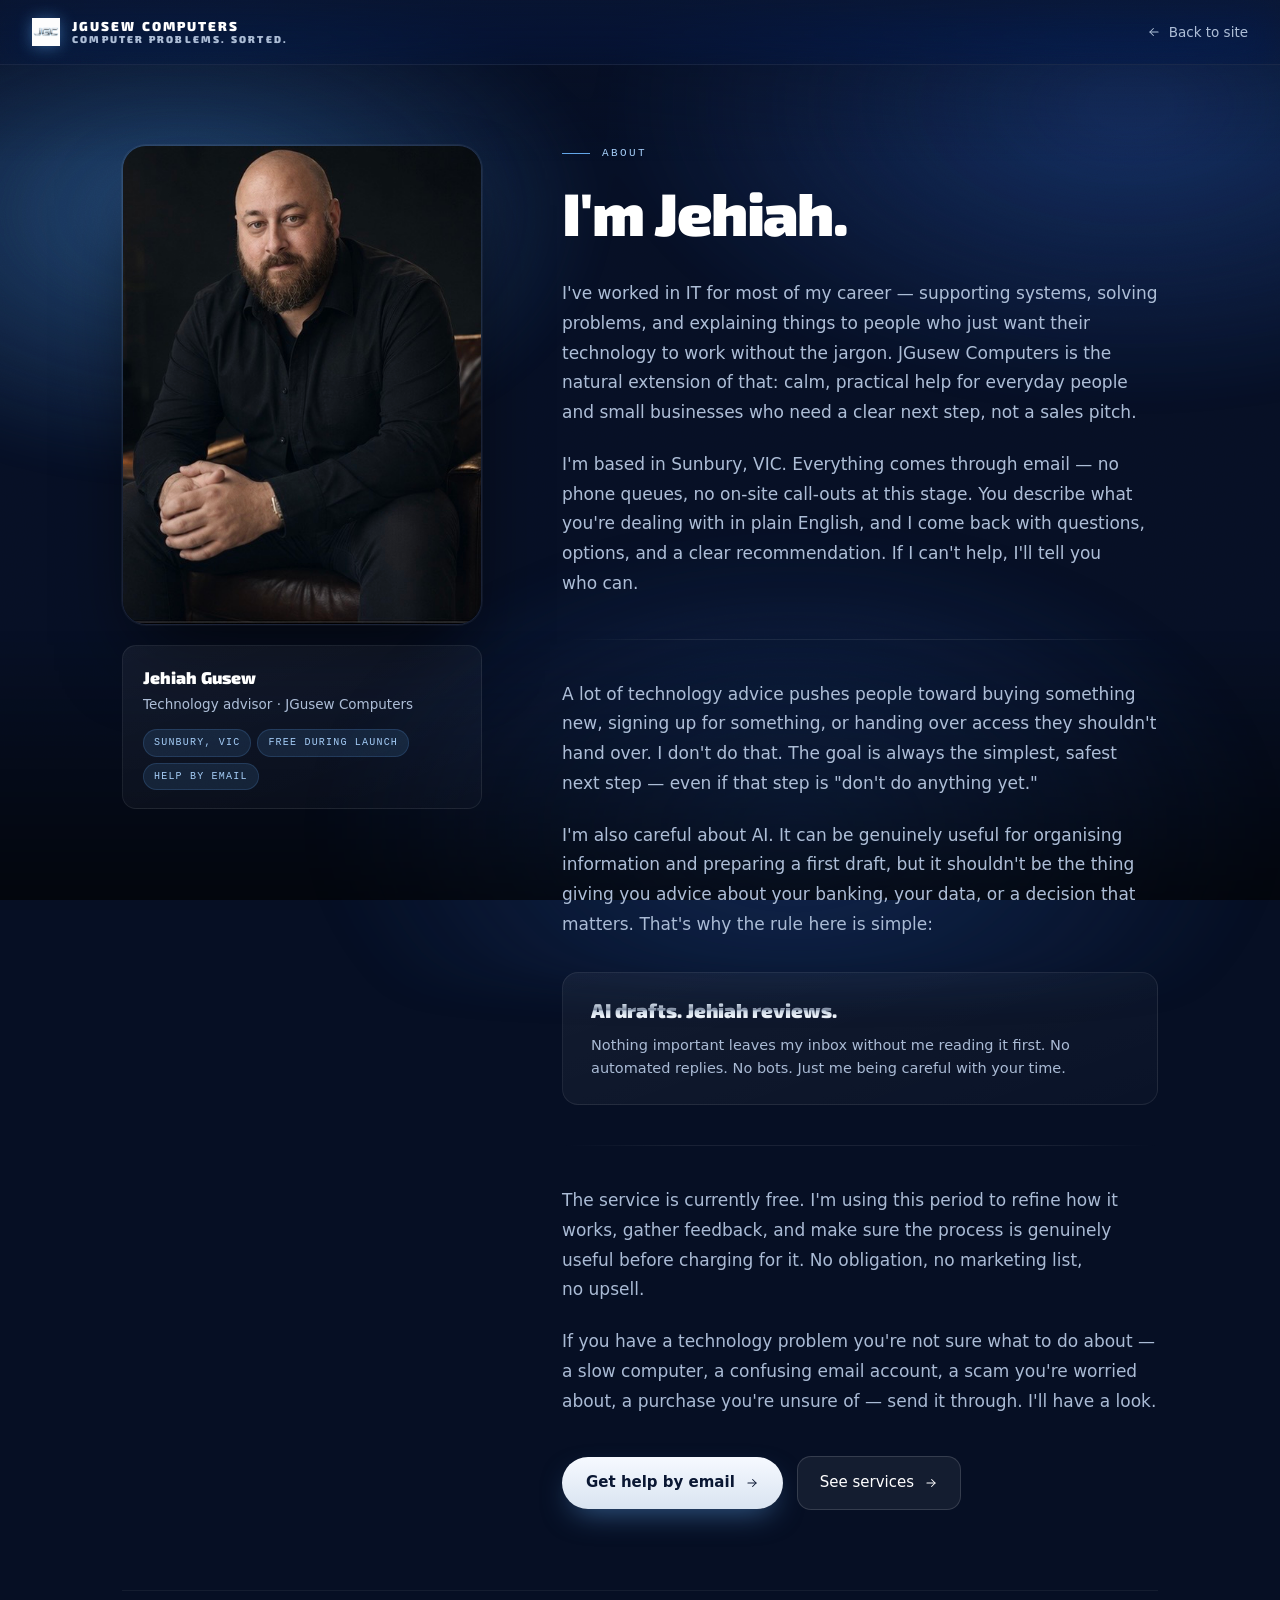
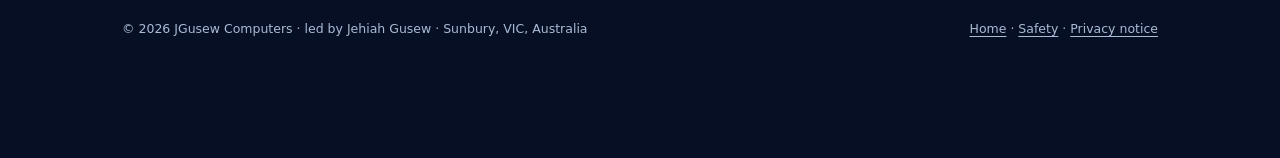
==== about.html @ 57b6c82c "Optimise images: convert PNGs to WebP, add lazy loading 10 assets converted to lossless WebP (25-49%" ====
<!DOCTYPE html>
<html lang="en" data-theme="dark">
<head>
  <meta charset="utf-8">
  <meta name="viewport" content="width=device-width, initial-scale=1">
  <title>About — JGusew Computers</title>
  <meta name="description" content="Jehiah Gusew is a technology professional based in Sunbury, VIC. JGusew Computers is his one-person technology help and advice service.">
  <link rel="icon" href="assets/logos/monogram-flat-navy.png">
  <link rel="stylesheet" href="colors_and_type.css">
  <link rel="stylesheet" href="premium.css">
  <style>
    .doc-nav {
      position: sticky; top: 0; z-index: 50;
      backdrop-filter: blur(18px) saturate(160%);
      -webkit-backdrop-filter: blur(18px) saturate(160%);
      background: linear-gradient(180deg, rgba(10,23,51,0.65), rgba(10,23,51,0.35));
      border-bottom: 1px solid rgba(255,255,255,0.06);
    }
    .doc-nav .inner {
      max-width: 1320px; margin: 0 auto;
      padding: 18px 32px;
      display: flex; align-items: center; justify-content: space-between; gap: 24px;
    }
    .doc-nav .brand {
      display: flex; align-items: center; gap: 12px; text-decoration: none;
    }
    .doc-nav .brand img { height: 28px; filter: drop-shadow(0 1px 8px rgba(95,163,232,0.45)); }
    .doc-nav .brand .txt { display: flex; flex-direction: column; line-height: 1.05; }
    .doc-nav .brand .name {
      font-family: var(--jgc-font-display);
      font-size: 13px; font-weight: 700;
      letter-spacing: 0.16em; color: #fff;
    }
    .doc-nav .brand .tag {
      font-family: var(--jgc-font-display);
      font-size: 10px; letter-spacing: 0.22em;
      color: var(--jgc-fg-on-navy-2); text-transform: uppercase;
    }
    .doc-nav .back {
      font-size: 13.5px; color: var(--jgc-fg-on-navy-2);
      text-decoration: none; display: flex; align-items: center; gap: 8px;
      transition: color 200ms;
    }
    .doc-nav .back:hover { color: #fff; text-decoration: none; }

    /* ---- Page layout ---- */
    .about-wrap {
      max-width: 1100px; margin: 0 auto;
      padding: 80px 32px 120px;
      position: relative; z-index: 2;
    }

    .about-grid {
      display: grid;
      grid-template-columns: 360px 1fr;
      gap: 80px;
      align-items: start;
    }

    /* ---- Photo column ---- */
    .photo-col { position: sticky; top: 100px; }

    .photo-frame {
      border-radius: 24px;
      overflow: hidden;
      border: 1px solid rgba(255,255,255,0.08);
      box-shadow:
        0 40px 80px -20px rgba(0,0,0,0.7),
        0 0 0 1px rgba(255,255,255,0.06);
      aspect-ratio: 3/4;
    }
    .photo-frame img {
      width: 100%; height: 100%;
      object-fit: cover; object-position: center top;
      display: block;
    }

    .photo-caption {
      margin-top: 20px;
      padding: 18px 20px;
      border-radius: 14px;
      background: linear-gradient(160deg, rgba(255,255,255,0.05), rgba(255,255,255,0.02));
      border: 1px solid rgba(255,255,255,0.07);
    }
    .photo-caption .name {
      font-family: var(--jgc-font-display);
      font-size: 17px; font-weight: 600;
      color: #fff; margin-bottom: 4px;
    }
    .photo-caption .role {
      font-size: 13.5px; color: var(--jgc-fg-on-navy-2); margin-bottom: 14px;
    }
    .photo-caption .pills {
      display: flex; flex-wrap: wrap; gap: 6px;
    }
    .photo-caption .pill {
      font-family: var(--jgc-font-mono);
      font-size: 10px; letter-spacing: 0.12em; text-transform: uppercase;
      padding: 5px 10px; border-radius: 999px;
      background: rgba(95,163,232,0.12);
      color: var(--jgc-glow-300);
      border: 1px solid rgba(95,163,232,0.18);
    }

    /* ---- Content column ---- */
    .content-col {}

    .about-eyebrow {
      font-family: var(--jgc-font-mono);
      font-size: 11px; letter-spacing: 0.22em; text-transform: uppercase;
      color: var(--jgc-glow-300);
      margin-bottom: 20px;
      display: flex; align-items: center; gap: 12px;
    }
    .about-eyebrow::before {
      content: ""; width: 28px; height: 1px; background: var(--jgc-glow-400);
    }

    .content-col h1 {
      font-family: var(--jgc-font-display);
      font-size: clamp(40px, 5vw, 60px);
      font-weight: 700; line-height: 1.02;
      letter-spacing: -0.02em;
      color: #fff; margin: 0 0 36px;
    }

    .content-col p {
      font-size: 17px; line-height: 1.75;
      color: var(--jgc-fg-on-navy-2);
      margin: 0 0 22px;
      max-width: 600px;
    }

    .content-col p a {
      color: #fff; text-decoration: underline;
      text-underline-offset: 3px;
    }

    .doc-divider {
      height: 1px;
      background: linear-gradient(to right, transparent, rgba(255,255,255,0.08) 20%, rgba(255,255,255,0.08) 80%, transparent);
      margin: 40px 0;
    }

    .pillar-block {
      padding: 24px 28px;
      border-radius: 16px;
      background: linear-gradient(160deg, rgba(255,255,255,0.05), rgba(255,255,255,0.02));
      border: 1px solid rgba(255,255,255,0.08);
      margin: 32px 0;
    }
    .pillar-block .rule {
      font-family: var(--jgc-font-display);
      font-size: 20px; font-weight: 600;
      color: #fff; line-height: 1.35;
      margin-bottom: 10px;
    }
    .pillar-block .rule .chrome {
      background: linear-gradient(180deg, #f7fbff 0%, #d9e4f0 22%, #7e8ba0 48%, #c7d3e2 55%, #f1f6fb 78%, #92a0b7 100%);
      background-clip: text; -webkit-background-clip: text; color: transparent;
    }
    .pillar-block p {
      font-size: 14.5px; color: var(--jgc-fg-on-navy-2);
      margin: 0; line-height: 1.6;
    }

    .cta-row {
      display: flex; gap: 14px; align-items: center;
      flex-wrap: wrap; margin-top: 40px;
    }
    .cta-row a.btn-primary {
      display: inline-flex; align-items: center; gap: 10px;
      font-size: 15px; font-weight: 600;
      padding: 14px 24px; border-radius: 999px;
      background: linear-gradient(180deg, #f6f9ff 0%, #d9e4f1 100%);
      color: var(--jgc-navy-900); text-decoration: none;
      box-shadow: 0 12px 30px -10px rgba(95,163,232,0.55);
      transition: transform 240ms var(--jgc-ease-out), box-shadow 240ms;
    }
    .cta-row a.btn-primary:hover { transform: translateY(-1px); box-shadow: 0 18px 38px -10px rgba(95,163,232,0.7); text-decoration: none; }
    .cta-row a.btn-glass {
      display: inline-flex; align-items: center; gap: 10px;
      font-size: 15px; font-weight: 500;
      padding: 14px 22px; border-radius: 14px;
      background: rgba(255,255,255,0.06);
      color: #fff; text-decoration: none;
      border: 1px solid rgba(255,255,255,0.14);
      transition: background 200ms, border-color 200ms;
    }
    .cta-row a.btn-glass:hover { background: rgba(255,255,255,0.10); border-color: rgba(255,255,255,0.22); text-decoration: none; }

    .doc-foot {
      margin-top: 80px; padding-top: 28px;
      border-top: 1px solid rgba(255,255,255,0.06);
      font-size: 12.5px; color: var(--jgc-fg-on-navy-2);
      display: flex; justify-content: space-between; flex-wrap: wrap; gap: 12px;
    }
    .doc-foot a { color: var(--jgc-fg-on-navy-2); text-decoration: underline; text-underline-offset: 3px; }
    .doc-foot a:hover { color: #fff; }

    @media (max-width: 900px) {
      .about-grid { grid-template-columns: 1fr; gap: 48px; }
      .photo-col { position: static; max-width: 360px; }
      .photo-frame { aspect-ratio: 4/5; }
    }
    @media (max-width: 640px) {
      .about-wrap { padding: 48px 24px 80px; }
      .doc-nav .inner { padding: 16px 24px; }
    }
  </style>
</head>
<body>
  <div class="mesh"></div>
  <div class="vignette"></div>
  <div class="grain"></div>

  <nav class="doc-nav">
    <div class="inner">
      <a href="index.html" class="brand">
        <img src="assets/logos/monogram-light.webp" alt="JGC monogram" />
        <div class="txt">
          <span class="name">JGUSEW COMPUTERS</span>
          <span class="tag">Computer problems. Sorted.</span>
        </div>
      </a>
      <a href="index.html" class="back">
        <svg width="14" height="14" viewBox="0 0 24 24" fill="none" stroke="currentColor" stroke-width="1.75" stroke-linecap="round" stroke-linejoin="round"><path d="M19 12H5"/><path d="M11 18l-6-6 6-6"/></svg>
        Back to site
      </a>
    </div>
  </nav>

  <main>
    <div class="about-wrap">
      <div class="about-grid">

        <!-- Photo column -->
        <div class="photo-col">
          <div class="photo-frame">
            <img src="assets/photos/jehiah-seated.jpg" alt="Jehiah Gusew, JGusew Computers" />
          </div>
          <div class="photo-caption">
            <div class="name">Jehiah Gusew</div>
            <div class="role">Technology advisor · JGusew Computers</div>
            <div class="pills">
              <span class="pill">Sunbury, VIC</span>
              <span class="pill">Free during launch</span>
              <span class="pill">Help by email</span>
            </div>
          </div>
        </div>

        <!-- Content column -->
        <div class="content-col">
          <div class="about-eyebrow">About</div>
          <h1>I'm Jehiah.</h1>

          <p>
            I've worked in IT for most of my career — supporting systems, solving
            problems, and explaining things to people who just want their technology
            to work without the jargon. JGusew Computers is the natural extension
            of that: calm, practical help for everyday people and small businesses
            who need a clear next step, not a sales pitch.
          </p>

          <p>
            I'm based in Sunbury, VIC. Everything comes through email — no phone
            queues, no on-site call-outs at this stage. You describe what you're
            dealing with in plain English, and I come back with questions, options,
            and a clear recommendation. If I can't help, I'll tell you who can.
          </p>

          <div class="doc-divider"></div>

          <p>
            A lot of technology advice pushes people toward buying something new,
            signing up for something, or handing over access they shouldn't hand over.
            I don't do that. The goal is always the simplest, safest next step —
            even if that step is "don't do anything yet."
          </p>

          <p>
            I'm also careful about AI. It can be genuinely useful for organising
            information and preparing a first draft, but it shouldn't be the thing
            giving you advice about your banking, your data, or a decision that
            matters. That's why the rule here is simple:
          </p>

          <div class="pillar-block">
            <div class="rule">
              <span class="chrome">AI drafts. Jehiah reviews.</span>
            </div>
            <p>
              Nothing important leaves my inbox without me reading it first.
              No automated replies. No bots. Just me being careful with your time.
            </p>
          </div>

          <div class="doc-divider"></div>

          <p>
            The service is currently free. I'm using this period to refine how it
            works, gather feedback, and make sure the process is genuinely useful
            before charging for it. No obligation, no marketing list, no upsell.
          </p>

          <p>
            If you have a technology problem you're not sure what to do about —
            a slow computer, a confusing email account, a scam you're worried about,
            a purchase you're unsure of — send it through. I'll have a look.
          </p>

          <div class="cta-row">
            <a href="index.html#contact" class="btn-primary">
              Get help by email
              <svg width="14" height="14" viewBox="0 0 24 24" fill="none" stroke="currentColor" stroke-width="1.75" stroke-linecap="round" stroke-linejoin="round"><path d="M5 12h14"/><path d="M13 6l6 6-6 6"/></svg>
            </a>
            <a href="index.html#services" class="btn-glass">
              See services
              <svg width="14" height="14" viewBox="0 0 24 24" fill="none" stroke="currentColor" stroke-width="1.75" stroke-linecap="round" stroke-linejoin="round"><path d="M5 12h14"/><path d="M13 6l6 6-6 6"/></svg>
            </a>
          </div>

        </div>
      </div>

      <div class="doc-foot">
        <span>© 2026 JGusew Computers · led by Jehiah Gusew · Sunbury, VIC, Australia</span>
        <span>
          <a href="index.html">Home</a> ·
          <a href="safety.html">Safety</a> ·
          <a href="privacy.html">Privacy notice</a>
        </span>
      </div>
    </div>
  </main>
</body>
</html>
---- colors_and_type.css ----
/* ============================================================
   JGusew Computers — Core Tokens
   Calm, practical help with technology.
   ------------------------------------------------------------
   Default theme is LIGHT (the brand's primary surface).
   Apply `data-theme="dark"` on a parent (usually <html>) for
   the deep-navy treatment used on premium covers, slides
   and luxury panels.
   ============================================================ */

@font-face {
  font-family: "Exo 2 Black";
  src: url("fonts/Exo2-Black.ttf") format("truetype");
  font-weight: 900;
  font-style: normal;
  font-display: swap;
}

@import url("https://fonts.googleapis.com/css2?family=Exo+2:wght@300;400;500;600;700&family=Inter:wght@400;500;600;700&family=JetBrains+Mono:wght@400;500&display=swap");

:root {
  /* ---------- Brand palette ---------- */
  /* Navy is the brand anchor — pulled from app-icon-dark + compact card. */
  --jgc-navy-950: #060f24;   /* deepest, used as page bg in dark mode  */
  --jgc-navy-900: #0a1733;   /* primary navy — luxury cover bg         */
  --jgc-navy-800: #0f2148;
  --jgc-navy-700: #18305f;
  --jgc-navy-600: #244478;
  --jgc-navy-500: #355a96;

  /* Chrome / silver — the logo treatment.
     Use for thin dividers and as a metallic accent, never as body text. */
  --jgc-chrome-100: #f5f7fa;
  --jgc-chrome-200: #e3e8ee;
  --jgc-chrome-300: #c9d1da;
  --jgc-chrome-400: #a4afba;   /* tagline grey on white                 */
  --jgc-chrome-500: #7e8893;
  --jgc-chrome-600: #5a636d;

  /* Glow / accent — the subtle blue rim on icons and lockups.
     Reserved for active states, focus rings, links. */
  --jgc-glow-200: #d4e8ff;
  --jgc-glow-300: #9fc8f4;
  --jgc-glow-400: #5fa3e8;
  --jgc-glow-500: #2f7fd6;
  --jgc-glow-600: #1a5fb3;

  /* Surfaces (light) — pulled from letterhead/proposal cover.
     A breath of cool grey, never bright white-paper. */
  --jgc-surface-0: #ffffff;
  --jgc-surface-1: #f6f8fb;   /* page bg                                */
  --jgc-surface-2: #eef2f7;
  --jgc-surface-3: #e3e9f0;

  /* Semantic — for the daily-brief / weekly summary patterns. */
  --jgc-success: #2f8f60;     /* "wins" green, calm not loud            */
  --jgc-success-bg: #e6f2ec;
  --jgc-warning: #c47a2c;     /* "urgent" amber — warmer than red       */
  --jgc-warning-bg: #faf0e2;
  --jgc-info: var(--jgc-glow-500);
  --jgc-info-bg: #e6f0fb;

  /* ---------- Foreground / text roles ---------- */
  --jgc-fg-1: var(--jgc-navy-900);        /* headings, primary copy     */
  --jgc-fg-2: #2a3958;                    /* body                       */
  --jgc-fg-3: #5a6884;                    /* supporting / meta          */
  --jgc-fg-4: #8a93a6;                    /* hint / placeholder         */
  --jgc-fg-on-navy: #eaf1fb;
  --jgc-fg-on-navy-2: #aabbd5;
  --jgc-link: var(--jgc-glow-600);

  /* ---------- Borders ---------- */
  --jgc-border-1: #dde3ec;                /* default card / divider     */
  --jgc-border-2: #c9d1da;                /* stronger divider           */
  --jgc-hairline: rgba(10, 23, 51, 0.08); /* faint silver hairline      */

  /* ---------- Type ---------- */
  /* Exo 2 — display & UI lockups. Inter — body. JetBrains — mono.
     Brief tip: Exo 2 echoes the wordmark; Inter keeps body friendly. */
  --jgc-font-display: "Exo 2", "Exo 2 Black", "Helvetica Neue", sans-serif;
  --jgc-font-body: "Inter", system-ui, -apple-system, "Segoe UI", sans-serif;
  --jgc-font-mono: "JetBrains Mono", ui-monospace, "SF Mono", Menlo, monospace;

  /* Size scale (1.200 minor third, calm and readable) */
  --jgc-text-xs: 12px;
  --jgc-text-sm: 14px;
  --jgc-text-base: 16px;
  --jgc-text-md: 18px;
  --jgc-text-lg: 20px;
  --jgc-text-xl: 24px;
  --jgc-text-2xl: 30px;
  --jgc-text-3xl: 38px;
  --jgc-text-4xl: 48px;
  --jgc-text-5xl: 64px;
  --jgc-text-display: 84px;

  --jgc-leading-tight: 1.15;
  --jgc-leading-snug: 1.3;
  --jgc-leading-normal: 1.55;
  --jgc-leading-loose: 1.7;

  --jgc-tracking-display: -0.01em;
  --jgc-tracking-tight: -0.005em;
  --jgc-tracking-normal: 0;
  --jgc-tracking-wide: 0.04em;       /* for the wordmark all-caps treatment */
  --jgc-tracking-wider: 0.18em;      /* tagline / eyebrows */

  /* ---------- Spacing (4pt base) ---------- */
  --jgc-space-1: 4px;
  --jgc-space-2: 8px;
  --jgc-space-3: 12px;
  --jgc-space-4: 16px;
  --jgc-space-5: 20px;
  --jgc-space-6: 24px;
  --jgc-space-8: 32px;
  --jgc-space-10: 40px;
  --jgc-space-12: 48px;
  --jgc-space-16: 64px;
  --jgc-space-20: 80px;
  --jgc-space-24: 96px;

  /* ---------- Radii ---------- */
  --jgc-radius-xs: 4px;
  --jgc-radius-sm: 8px;
  --jgc-radius-md: 12px;       /* default card                          */
  --jgc-radius-lg: 16px;
  --jgc-radius-xl: 24px;       /* hero surface, large cards             */
  --jgc-radius-pill: 999px;

  /* ---------- Elevation ----------
     The chrome/glass identity calls for soft shadows + a thin
     inner hairline rather than heavy drop shadows. */
  --jgc-shadow-hairline:
    0 0 0 1px var(--jgc-hairline);
  --jgc-shadow-sm:
    0 1px 2px rgba(10, 23, 51, 0.04),
    0 0 0 1px var(--jgc-hairline);
  --jgc-shadow-md:
    0 6px 16px -4px rgba(10, 23, 51, 0.10),
    0 2px 4px rgba(10, 23, 51, 0.04),
    0 0 0 1px var(--jgc-hairline);
  --jgc-shadow-lg:
    0 24px 48px -16px rgba(10, 23, 51, 0.18),
    0 8px 16px -8px rgba(10, 23, 51, 0.08),
    0 0 0 1px var(--jgc-hairline);
  --jgc-shadow-focus:
    0 0 0 4px rgba(95, 163, 232, 0.28);
  --jgc-shadow-glow:
    0 0 0 1px rgba(95, 163, 232, 0.35),
    0 0 28px -6px rgba(95, 163, 232, 0.45);

  /* ---------- Motion ---------- */
  --jgc-ease-out: cubic-bezier(0.2, 0.7, 0.2, 1);
  --jgc-ease-in-out: cubic-bezier(0.4, 0, 0.2, 1);
  --jgc-dur-fast: 120ms;
  --jgc-dur-base: 200ms;
  --jgc-dur-slow: 320ms;

  /* ---------- Page-level ---------- */
  --jgc-bg: var(--jgc-surface-1);
  --jgc-bg-elev: var(--jgc-surface-0);
}

/* Dark theme — the navy luxury surface (slides, premium covers, hero). */
:root[data-theme="dark"],
[data-theme="dark"] {
  --jgc-fg-1: #f3f7ff;
  --jgc-fg-2: #d6deee;
  --jgc-fg-3: #aabbd5;
  --jgc-fg-4: #7e8aa6;
  --jgc-fg-on-navy: #f3f7ff;

  --jgc-bg: var(--jgc-navy-950);
  --jgc-bg-elev: var(--jgc-navy-900);

  --jgc-border-1: rgba(255, 255, 255, 0.08);
  --jgc-border-2: rgba(255, 255, 255, 0.16);
  --jgc-hairline: rgba(255, 255, 255, 0.10);

  --jgc-shadow-sm:
    0 1px 2px rgba(0, 0, 0, 0.35),
    0 0 0 1px var(--jgc-hairline);
  --jgc-shadow-md:
    0 8px 24px -6px rgba(0, 0, 0, 0.55),
    0 0 0 1px var(--jgc-hairline);
  --jgc-shadow-lg:
    0 32px 60px -20px rgba(0, 0, 0, 0.65),
    0 0 0 1px var(--jgc-hairline);

  --jgc-link: var(--jgc-glow-300);
  --jgc-success-bg: rgba(47, 143, 96, 0.18);
  --jgc-warning-bg: rgba(196, 122, 44, 0.18);
  --jgc-info-bg: rgba(95, 163, 232, 0.18);
}

/* ============================================================
   Semantic element styles
   These map the tokens above onto plain HTML so a page that
   just imports this file gets sensible defaults.
   ============================================================ */

html, body {
  background: var(--jgc-bg);
  color: var(--jgc-fg-2);
  font-family: var(--jgc-font-body);
  font-size: var(--jgc-text-base);
  line-height: var(--jgc-leading-normal);
  -webkit-font-smoothing: antialiased;
  text-rendering: optimizeLegibility;
}

h1, h2, h3, h4, h5 {
  font-family: var(--jgc-font-display);
  color: var(--jgc-fg-1);
  letter-spacing: var(--jgc-tracking-tight);
  font-weight: 600;
  margin: 0 0 var(--jgc-space-4);
  text-wrap: balance;
}

h1 { font-size: var(--jgc-text-4xl); line-height: var(--jgc-leading-tight); font-weight: 700; letter-spacing: var(--jgc-tracking-display); }
h2 { font-size: var(--jgc-text-3xl); line-height: var(--jgc-leading-tight); }
h3 { font-size: var(--jgc-text-2xl); line-height: var(--jgc-leading-snug); }
h4 { font-size: var(--jgc-text-xl); line-height: var(--jgc-leading-snug); }
h5 { font-size: var(--jgc-text-lg); line-height: var(--jgc-leading-snug); font-weight: 500; }

p {
  margin: 0 0 var(--jgc-space-4);
  color: var(--jgc-fg-2);
  text-wrap: pretty;
}

small, .jgc-meta {
  font-size: var(--jgc-text-sm);
  color: var(--jgc-fg-3);
}

.jgc-eyebrow {
  font-family: var(--jgc-font-display);
  font-size: var(--jgc-text-xs);
  font-weight: 600;
  letter-spacing: var(--jgc-tracking-wider);
  text-transform: uppercase;
  color: var(--jgc-fg-3);
}

.jgc-tagline {
  font-family: var(--jgc-font-display);
  font-size: var(--jgc-text-md);
  color: var(--jgc-fg-3);
  letter-spacing: var(--jgc-tracking-wide);
}

a {
  color: var(--jgc-link);
  text-decoration: none;
  text-underline-offset: 3px;
  transition: color var(--jgc-dur-fast) var(--jgc-ease-out);
}
a:hover { text-decoration: underline; }

code, kbd, pre {
  font-family: var(--jgc-font-mono);
  font-size: 0.92em;
  background: var(--jgc-surface-2);
  color: var(--jgc-fg-1);
  padding: 0.1em 0.4em;
  border-radius: var(--jgc-radius-xs);
}

hr {
  border: 0;
  height: 1px;
  background: linear-gradient(
    to right,
    transparent,
    var(--jgc-border-2) 18%,
    var(--jgc-border-2) 82%,
    transparent
  );
  margin: var(--jgc-space-8) 0;
}

::selection { background: var(--jgc-glow-200); color: var(--jgc-navy-900); }
[data-theme="dark"] ::selection { background: rgba(95, 163, 232, 0.4); color: #fff; }
---- premium.css ----
/* ============================================================
   JGC — Premium v2 site
   Dark-first cinematic surface. Real motion. Real depth.
   Built on top of colors_and_type.css; do not duplicate tokens.
   ============================================================ */

* { box-sizing: border-box; }

html { scroll-behavior: smooth; }
body {
  margin: 0;
  background: var(--jgc-navy-950);
  color: var(--jgc-fg-on-navy);
  font-family: var(--jgc-font-body);
  overflow-x: hidden;
}

/* Strong selection on dark */
::selection { background: rgba(95, 163, 232, 0.45); color: #fff; }

/* ----------------------------------------------------------
   Page chrome: grain overlay, animated radial-mesh background
   ---------------------------------------------------------- */

.grain {
  position: fixed; inset: 0;
  pointer-events: none;
  z-index: 100;
  opacity: 0.12;
  mix-blend-mode: overlay;
  background-image: url("data:image/svg+xml;utf8,<svg xmlns='http://www.w3.org/2000/svg' width='220' height='220'><filter id='n'><feTurbulence type='fractalNoise' baseFrequency='0.9' numOctaves='2' stitchTiles='stitch'/><feColorMatrix values='0 0 0 0 1  0 0 0 0 1  0 0 0 0 1  0 0 0 0.6 0'/></filter><rect width='100%25' height='100%25' filter='url(%23n)'/></svg>");
}

.mesh {
  position: fixed; inset: -10%;
  z-index: 0;
  pointer-events: none;
  background:
    radial-gradient(40% 35% at var(--m1x, 20%) var(--m1y, 28%), rgba(95, 163, 232, 0.45), transparent 70%),
    radial-gradient(50% 40% at var(--m2x, 82%) var(--m2y, 18%), rgba(60, 110, 200, 0.40), transparent 70%),
    radial-gradient(45% 40% at var(--m3x, 60%) var(--m3y, 85%), rgba(36, 68, 120, 0.55), transparent 70%);
  filter: blur(20px) saturate(120%);
  animation: meshDrift 24s ease-in-out infinite alternate;
  opacity: 0.85;
}
@keyframes meshDrift {
  0%   { --m1x: 18%; --m1y: 28%; --m2x: 82%; --m2y: 18%; --m3x: 60%; --m3y: 85%; transform: translate3d(0,0,0); }
  50%  { --m1x: 28%; --m1y: 40%; --m2x: 72%; --m2y: 28%; --m3x: 50%; --m3y: 75%; transform: translate3d(0,-1%,0); }
  100% { --m1x: 12%; --m1y: 22%; --m2x: 88%; --m2y: 12%; --m3x: 68%; --m3y: 92%; transform: translate3d(0,1%,0); }
}

/* Soft top vignette to anchor the header */
.vignette {
  position: fixed; inset: 0;
  pointer-events: none;
  z-index: 1;
  background:
    linear-gradient(180deg, rgba(6,15,36,0.55), transparent 18%, transparent 70%, rgba(0,0,0,0.65) 100%);
}

main { position: relative; z-index: 2; }

/* ----------------------------------------------------------
   Header — glass + thin chrome hairline
   ---------------------------------------------------------- */

.nav {
  position: sticky; top: 0; z-index: 50;
  backdrop-filter: blur(18px) saturate(160%);
  -webkit-backdrop-filter: blur(18px) saturate(160%);
  background: linear-gradient(180deg, rgba(10,23,51,0.65), rgba(10,23,51,0.35));
  border-bottom: 1px solid rgba(255,255,255,0.06);
}
.nav .inner {
  max-width: 1320px; margin: 0 auto;
  padding: 18px 32px;
  display: flex; align-items: center; gap: 32px;
}
.nav .brand { display: flex; align-items: center; gap: 12px; cursor: pointer; }
.nav .brand img { height: 28px; filter: drop-shadow(0 1px 8px rgba(95,163,232,0.45)); }
.nav .brand .txt {
  display: flex; flex-direction: column; line-height: 1.05;
}
.nav .brand .name {
  font-family: var(--jgc-font-display);
  font-size: 13px; font-weight: 700;
  letter-spacing: 0.16em; color: #fff;
}
.nav .brand .tag {
  font-family: var(--jgc-font-display);
  font-size: 10px; letter-spacing: 0.22em;
  color: var(--jgc-fg-on-navy-2); text-transform: uppercase;
}
.nav .stage-pill {
  margin-left: 18px;
  font-family: var(--jgc-font-mono);
  font-size: 10px;
  padding: 5px 10px;
  border-radius: 999px;
  background: rgba(95,163,232,0.14);
  color: var(--jgc-glow-300);
  letter-spacing: 0.14em;
  text-transform: uppercase;
  display: inline-flex; align-items: center; gap: 6px;
}
.nav .stage-pill::before {
  content: ""; width: 6px; height: 6px; border-radius: 50%;
  background: var(--jgc-glow-400);
  box-shadow: 0 0 8px var(--jgc-glow-400);
  animation: pulse 2.2s ease-in-out infinite;
}
@keyframes pulse {
  0%, 100% { opacity: 0.6; transform: scale(1); }
  50% { opacity: 1; transform: scale(1.15); }
}

.nav .menu {
  display: flex; gap: 2px; margin-left: auto; align-items: center;
}
.nav .menu button {
  background: transparent; border: 0;
  font-family: var(--jgc-font-body); font-size: 13.5px;
  color: var(--jgc-fg-on-navy-2); font-weight: 500;
  padding: 9px 14px; border-radius: 10px; cursor: pointer;
  transition: color 200ms, background 200ms;
}
.nav .menu button:hover { color: #fff; background: rgba(255,255,255,0.05); }
.nav .menu button.active { color: #fff; background: rgba(255,255,255,0.08); }
.nav .menu a.nav-link {
  background: transparent;
  font-family: var(--jgc-font-body); font-size: 13.5px;
  color: var(--jgc-fg-on-navy-2); font-weight: 500;
  padding: 9px 14px; border-radius: 10px;
  text-decoration: none;
  transition: color 200ms, background 200ms;
  display: inline-flex; align-items: center;
}
.nav .menu a.nav-link:hover { color: #fff; background: rgba(255,255,255,0.05); text-decoration: none; }

.nav .menu .cta {
  margin-left: 12px;
  background: #fff;
  color: var(--jgc-navy-900);
  padding: 10px 18px;
  border-radius: 999px;
  font-weight: 600;
  box-shadow: 0 1px 0 rgba(255,255,255,0.4) inset, 0 8px 24px -8px rgba(95,163,232,0.5);
  transition: transform 200ms var(--jgc-ease-out), box-shadow 200ms;
}
.nav .menu .cta:hover { transform: translateY(-1px); box-shadow: 0 1px 0 rgba(255,255,255,0.4) inset, 0 12px 32px -8px rgba(95,163,232,0.7); }

/* ----------------------------------------------------------
   Hero — the showpiece
   ---------------------------------------------------------- */

.hero {
  position: relative;
  min-height: calc(100vh - 70px);
  padding: 80px 32px 100px;
  display: flex; align-items: center;
}
.hero .inner {
  max-width: 1320px; margin: 0 auto;
  width: 100%;
  display: grid;
  grid-template-columns: 1.15fr 1fr;
  gap: 64px;
  align-items: center;
}

.hero-copy { position: relative; z-index: 2; }

.eyebrow-row {
  display: inline-flex; gap: 10px; align-items: center;
  padding: 7px 14px 7px 8px;
  border-radius: 999px;
  background: rgba(255,255,255,0.05);
  border: 1px solid rgba(255,255,255,0.08);
  font-family: var(--jgc-font-display);
  font-size: 11px; letter-spacing: 0.16em; text-transform: uppercase;
  color: var(--jgc-fg-on-navy-2);
  margin-bottom: 36px;
  backdrop-filter: blur(8px);
}
.eyebrow-row .dot {
  width: 18px; height: 18px; border-radius: 50%;
  background: radial-gradient(circle at 30% 30%, #fff, var(--jgc-glow-400) 70%, var(--jgc-glow-600));
  box-shadow: 0 0 12px rgba(95,163,232,0.7), 0 0 0 1px rgba(255,255,255,0.2) inset;
}
.eyebrow-row strong {
  color: #fff; font-weight: 700; letter-spacing: 0.14em;
}

.hero h1 {
  font-family: var(--jgc-font-display);
  font-size: clamp(56px, 7.4vw, 120px);
  font-weight: 700;
  line-height: 0.96;
  letter-spacing: -0.025em;
  margin: 0 0 32px;
  color: #fff;
  text-wrap: balance;
}
.hero h1 .chrome {
  display: block;
  background: linear-gradient(180deg,
    #f7fbff 0%,
    #d9e4f0 22%,
    #7e8ba0 48%,
    #c7d3e2 55%,
    #f1f6fb 78%,
    #92a0b7 100%);
  background-clip: text;
  -webkit-background-clip: text;
  color: transparent;
  filter: drop-shadow(0 1px 0 rgba(255,255,255,0.18)) drop-shadow(0 12px 32px rgba(95,163,232,0.25));
}
.hero h1 .muted { color: var(--jgc-fg-on-navy-2); display: block; }

.hero .lead {
  font-size: 19px; line-height: 1.55;
  color: var(--jgc-fg-on-navy-2);
  max-width: 560px;
  margin-bottom: 28px;
}
.hero .quiet {
  font-family: var(--jgc-font-display);
  font-size: 13px; letter-spacing: 0.22em; text-transform: uppercase;
  color: var(--jgc-glow-300);
  display: flex; gap: 16px; align-items: center;
  margin-bottom: 40px;
}
.hero .quiet .l { width: 28px; height: 1px; background: currentColor; opacity: 0.5; }

.hero-actions { display: flex; gap: 14px; align-items: center; flex-wrap: wrap; }

.btn {
  font-family: var(--jgc-font-body);
  font-size: 15px;
  font-weight: 500;
  padding: 14px 22px;
  border-radius: 14px;
  border: 0;
  cursor: pointer;
  line-height: 1;
  display: inline-flex; align-items: center; gap: 10px;
  transition: transform 240ms var(--jgc-ease-out), box-shadow 240ms;
  text-decoration: none;
}
.btn.primary {
  background: linear-gradient(180deg, #f6f9ff 0%, #d9e4f1 100%);
  color: var(--jgc-navy-900);
  box-shadow:
    0 1px 0 rgba(255,255,255,0.9) inset,
    0 -1px 0 rgba(10,23,51,0.06) inset,
    0 12px 30px -10px rgba(95,163,232,0.55),
    0 0 0 1px rgba(255,255,255,0.4) inset;
  font-weight: 600;
}
.btn.primary:hover { transform: translateY(-1px); box-shadow: 0 1px 0 rgba(255,255,255,0.9) inset, 0 -1px 0 rgba(10,23,51,0.06) inset, 0 18px 38px -10px rgba(95,163,232,0.7); }
.btn.primary.pill { border-radius: 999px; padding: 16px 26px; }

.btn.glass {
  background: rgba(255,255,255,0.06);
  color: #fff;
  border: 1px solid rgba(255,255,255,0.14);
  backdrop-filter: blur(12px);
}
.btn.glass:hover { background: rgba(255,255,255,0.1); border-color: rgba(255,255,255,0.22); }

.btn .arrow {
  display: inline-flex; transition: transform 240ms var(--jgc-ease-out);
}
.btn:hover .arrow { transform: translateX(4px); }

/* ----- Hero stage (right side): the chrome orb ----- */

.stage {
  position: relative;
  aspect-ratio: 1;
  perspective: 1200px;
  --tilt-x: 0deg;
  --tilt-y: 0deg;
  --plx-x: 0px;
  --plx-y: 0px;
}

.stage .ring {
  position: absolute; inset: 0;
  border-radius: 50%;
  background:
    radial-gradient(circle at 50% 50%, rgba(95,163,232,0.32) 0%, transparent 55%);
  animation: ringPulse 6s ease-in-out infinite;
}
@keyframes ringPulse {
  0%, 100% { transform: scale(0.95); opacity: 0.7; }
  50% { transform: scale(1.05); opacity: 1; }
}

.stage .ring-lines {
  position: absolute; inset: 6%;
  border-radius: 50%;
  border: 1px dashed rgba(255,255,255,0.10);
  animation: ringSpin 60s linear infinite;
}
.stage .ring-lines::before, .stage .ring-lines::after {
  content: ""; position: absolute; inset: 8%;
  border-radius: 50%;
  border: 1px solid rgba(255,255,255,0.05);
}
.stage .ring-lines::after { inset: 18%; border-style: dashed; }
@keyframes ringSpin { to { transform: rotate(360deg); } }

.stage .orb {
  position: absolute; inset: 12%;
  border-radius: 38px;
  background:
    radial-gradient(60% 50% at 35% 25%, rgba(255,255,255,0.65), transparent 60%),
    radial-gradient(80% 80% at 60% 80%, rgba(36, 68, 120, 0.6), transparent 70%),
    linear-gradient(180deg, #1a3672 0%, #0a1733 100%);
  box-shadow:
    inset 0 1px 0 rgba(255,255,255,0.35),
    inset 0 -40px 80px rgba(0,0,0,0.45),
    0 60px 120px -20px rgba(0,0,0,0.75),
    0 0 0 1px rgba(255,255,255,0.06),
    0 0 60px 0 rgba(95,163,232,0.35);
  display: flex; align-items: center; justify-content: center;
  transform-style: preserve-3d;
  transform:
    translate3d(var(--plx-x), var(--plx-y), 0)
    rotateX(var(--tilt-x))
    rotateY(var(--tilt-y));
  transition: transform 320ms var(--jgc-ease-out);
  overflow: hidden;
}
.stage .orb::before {
  content: "";
  position: absolute; inset: 0;
  background: linear-gradient(135deg, rgba(255,255,255,0.18) 0%, transparent 40%);
  pointer-events: none;
}
.stage .orb .monogram {
  width: 64%; height: auto;
  filter: drop-shadow(0 6px 20px rgba(0,0,0,0.55)) drop-shadow(0 0 28px rgba(95,163,232,0.45));
  transform: translateZ(40px);
}

/* Floating chrome side-icons orbiting the orb */
.stage .satellite {
  position: absolute;
  width: 14%; aspect-ratio: 1;
  border-radius: 22px;
  background: linear-gradient(160deg, rgba(255,255,255,0.10), rgba(255,255,255,0.02));
  border: 1px solid rgba(255,255,255,0.10);
  backdrop-filter: blur(10px);
  display: flex; align-items: center; justify-content: center;
  padding: 14%;
  box-shadow: 0 12px 28px -10px rgba(0,0,0,0.5);
  animation: floaty 8s ease-in-out infinite;
}
.stage .satellite img { width: 100%; height: 100%; object-fit: contain; filter: drop-shadow(0 4px 12px rgba(0,0,0,0.4)); }
.stage .satellite.s1 { top: 4%; left: -2%; animation-delay: -1s; }
.stage .satellite.s2 { top: 18%; right: -4%; animation-delay: -3s; }
.stage .satellite.s3 { bottom: 8%; left: 0%; animation-delay: -5s; }
.stage .satellite.s4 { bottom: 0%; right: 4%; animation-delay: -7s; }
@keyframes floaty {
  0%, 100% { transform: translate3d(0, 0, 0); }
  50% { transform: translate3d(0, -10px, 0); }
}

/* Hero footer strip: status, response time, contact */
.hero-strip {
  position: absolute;
  left: 32px; right: 32px; bottom: 36px;
  max-width: 1320px;
  margin: 0 auto;
  padding: 18px 24px;
  border-radius: 18px;
  background: rgba(10,23,51,0.45);
  border: 1px solid rgba(255,255,255,0.08);
  backdrop-filter: blur(20px);
  display: flex; justify-content: space-between; align-items: center;
  font-size: 13px; color: var(--jgc-fg-on-navy-2);
  gap: 24px;
  flex-wrap: wrap;
}
.hero-strip .group { display: flex; gap: 28px; align-items: center; }
.hero-strip .item { display: flex; gap: 10px; align-items: center; }
.hero-strip .item .dot {
  width: 8px; height: 8px; border-radius: 50%;
  background: #4ad97f; box-shadow: 0 0 10px rgba(74,217,127,0.6);
}
.hero-strip .item strong { color: #fff; font-weight: 600; }
.hero-strip .mail {
  font-family: var(--jgc-font-mono);
  color: #fff; font-size: 13px;
}

/* ----------------------------------------------------------
   Service marquee
   ---------------------------------------------------------- */

.explainer {
  padding: 32px 32px 0;
  position: relative;
  z-index: 3;
}
.explainer .container { max-width: 1320px; margin: 0 auto; }
.explainer-grid {
  display: grid;
  grid-template-columns: repeat(3, 1fr);
  gap: 16px;
  padding: 24px;
  border-radius: 24px;
  background: linear-gradient(160deg, rgba(255,255,255,0.05), rgba(255,255,255,0.015));
  border: 1px solid rgba(255,255,255,0.08);
  backdrop-filter: blur(24px);
  box-shadow: 0 30px 80px -30px rgba(0,0,0,0.5);
}
.explainer .ex {
  padding: 20px 22px;
  border-radius: 16px;
  background: rgba(10, 23, 51, 0.4);
  border: 1px solid rgba(255,255,255,0.04);
  display: flex; flex-direction: column; gap: 10px;
}
.explainer .ex-h { display: flex; align-items: center; gap: 12px; }
.explainer .ex-num {
  font-family: var(--jgc-font-mono);
  font-size: 11px;
  letter-spacing: 0.16em;
  padding: 4px 8px;
  border-radius: 6px;
  background: rgba(95,163,232,0.18);
  color: var(--jgc-glow-300);
  font-weight: 600;
}
.explainer .ex h4 {
  font-family: var(--jgc-font-display);
  font-size: 15px; font-weight: 600;
  color: #fff; margin: 0;
  letter-spacing: -0.005em;
}
.explainer .ex p {
  font-size: 13.5px; line-height: 1.55;
  color: var(--jgc-fg-on-navy-2); margin: 0;
}

/* Jehiah-note: a single warm aside between AI callout and Safety */
.jehiah-note { padding: 60px 32px 20px; }
.jehiah-note .container { max-width: 920px; margin: 0 auto; }
.jehiah-note .note-card {
  position: relative;
  padding: 40px 44px;
  border-radius: 24px;
  background: linear-gradient(160deg, rgba(255,255,255,0.06), rgba(255,255,255,0.02));
  border: 1px solid rgba(255,255,255,0.10);
  backdrop-filter: blur(20px);
}
.jehiah-note .signature-block {
  display: flex; gap: 14px; align-items: baseline;
  margin-bottom: 16px;
}
.jehiah-note .hello {
  font-family: var(--jgc-font-display);
  font-size: 28px; font-weight: 700;
  color: #fff; letter-spacing: -0.015em;
}
.jehiah-note .byline {
  font-family: var(--jgc-font-display);
  font-size: 11px; letter-spacing: 0.22em;
  color: var(--jgc-glow-300);
  text-transform: uppercase;
}
.jehiah-note p {
  font-size: 17px; line-height: 1.65;
  color: var(--jgc-fg-on-navy-2);
  margin: 0 0 12px;
  max-width: 720px;
}
.jehiah-note p a { color: #fff; text-decoration: underline; text-underline-offset: 3px; }
.jehiah-note .sign-off {
  font-family: var(--jgc-font-display);
  font-size: 14px; color: #fff;
  margin-top: 18px; opacity: 0.85;
  letter-spacing: 0.04em;
}

.marquee {
  border-top: 1px solid rgba(255,255,255,0.06);
  border-bottom: 1px solid rgba(255,255,255,0.06);
  padding: 22px 0;
  overflow: hidden;
  background: rgba(6, 15, 36, 0.4);
  backdrop-filter: blur(10px);
  position: relative;
}
.marquee .track {
  display: flex; gap: 48px;
  animation: marquee 40s linear infinite;
  width: max-content;
}
.marquee .item {
  display: inline-flex; gap: 18px; align-items: center;
  font-family: var(--jgc-font-display);
  font-size: 22px; font-weight: 500;
  letter-spacing: -0.005em;
  color: var(--jgc-fg-on-navy-2);
  white-space: nowrap;
}
.marquee .item .sep {
  width: 8px; height: 8px; border-radius: 50%;
  background: linear-gradient(135deg, #fff, var(--jgc-glow-400));
  box-shadow: 0 0 8px rgba(95,163,232,0.5);
}
@keyframes marquee {
  from { transform: translateX(0); }
  to { transform: translateX(-50%); }
}

/* ----------------------------------------------------------
   Sections
   ---------------------------------------------------------- */

section { position: relative; }

.section {
  padding: 140px 32px 100px;
  position: relative;
}
.section.tight { padding: 88px 32px; }
.section .container { max-width: 1320px; margin: 0 auto; position: relative; }

.section-head { margin-bottom: 64px; max-width: 800px; }
.section-head .num {
  font-family: var(--jgc-font-mono);
  font-size: 12px; letter-spacing: 0.18em; text-transform: uppercase;
  color: var(--jgc-fg-on-navy-2);
  margin-bottom: 16px;
  display: inline-flex; gap: 12px; align-items: center;
}
.section-head .num::before {
  content: ""; width: 28px; height: 1px;
  background: var(--jgc-glow-400);
}
.section-head h2 {
  font-family: var(--jgc-font-display);
  font-size: clamp(40px, 4.6vw, 64px);
  line-height: 1.02;
  letter-spacing: -0.018em;
  font-weight: 700;
  color: #fff; margin: 0 0 18px;
  text-wrap: balance;
}
.section-head p {
  font-size: 18px; line-height: 1.55;
  color: var(--jgc-fg-on-navy-2); margin: 0;
  max-width: 640px;
}

/* ----------------------------------------------------------
   Bento services
   ---------------------------------------------------------- */

.bento {
  display: grid;
  grid-template-columns: repeat(6, 1fr);
  grid-auto-rows: minmax(220px, auto);
  gap: 18px;
}
.bento-card {
  position: relative;
  border-radius: 24px;
  padding: 28px 28px 26px;
  background: linear-gradient(160deg, rgba(255,255,255,0.06), rgba(255,255,255,0.02));
  border: 1px solid rgba(255,255,255,0.08);
  backdrop-filter: blur(20px) saturate(140%);
  display: flex; flex-direction: column; gap: 14px;
  overflow: hidden;
  transform-style: preserve-3d;
  transform: perspective(1200px) rotateX(var(--tx, 0deg)) rotateY(var(--ty, 0deg));
  transition: transform 320ms var(--jgc-ease-out), border-color 320ms, background 320ms;
  cursor: pointer;
}
.bento-card::before {
  content: ""; position: absolute; inset: 0; border-radius: 24px;
  background:
    radial-gradient(50% 80% at var(--gx, 50%) var(--gy, 0%), rgba(95,163,232,0.20), transparent 60%);
  opacity: 0; transition: opacity 320ms;
  pointer-events: none;
}
.bento-card:hover { border-color: rgba(95,163,232,0.35); background: linear-gradient(160deg, rgba(255,255,255,0.08), rgba(255,255,255,0.03)); }
.bento-card:hover::before { opacity: 1; }

.bento-card .ico {
  width: 56px; height: 56px;
  border-radius: 14px;
  background: linear-gradient(160deg, rgba(255,255,255,0.10), rgba(255,255,255,0.02));
  border: 1px solid rgba(255,255,255,0.08);
  display: flex; align-items: center; justify-content: center;
  padding: 8px;
  transform: translateZ(20px);
}
.bento-card .ico img { width: 100%; height: 100%; object-fit: contain; filter: drop-shadow(0 6px 14px rgba(0,0,0,0.4)); }
.bento-card h3 {
  font-family: var(--jgc-font-display);
  font-size: 22px; font-weight: 600;
  color: #fff; margin: 0;
  letter-spacing: -0.005em;
  transform: translateZ(15px);
}
.bento-card p {
  font-size: 14.5px; line-height: 1.55;
  color: var(--jgc-fg-on-navy-2); margin: 0;
  transform: translateZ(10px);
}
.bento-card .more {
  margin-top: auto;
  font-size: 13px; color: var(--jgc-glow-300);
  font-family: var(--jgc-font-body);
  display: inline-flex; gap: 6px; align-items: center;
  transform: translateZ(15px);
}

/* Feature / hero card */
.bento-card.feature {
  grid-column: span 3; grid-row: span 2;
  padding: 36px;
  background:
    radial-gradient(80% 60% at 90% -10%, rgba(95,163,232,0.25), transparent 60%),
    linear-gradient(160deg, rgba(255,255,255,0.06), rgba(255,255,255,0.02));
}
.bento-card.feature h3 { font-size: 36px; line-height: 1.05; }
.bento-card.feature p { font-size: 16px; max-width: 90%; }
.bento-card.feature .ico { width: 96px; height: 96px; border-radius: 22px; padding: 14px; }

.bento-card.wide { grid-column: span 3; }
.bento-card.tall { grid-column: span 2; grid-row: span 2; }
.bento-card.std { grid-column: span 2; }

/* ----------------------------------------------------------
   How it works — sticky-scroll
   ---------------------------------------------------------- */

.how {
  position: relative;
  padding: 140px 32px;
}
.how .container { max-width: 1320px; margin: 0 auto; }
.how .grid {
  display: grid; grid-template-columns: 1fr 1fr; gap: 80px;
  align-items: start;
}
.how .stick {
  position: sticky; top: 120px;
}
.how .stick-card {
  border-radius: 32px;
  background: linear-gradient(160deg, rgba(255,255,255,0.06), rgba(255,255,255,0.02));
  border: 1px solid rgba(255,255,255,0.10);
  backdrop-filter: blur(24px);
  padding: 48px;
  aspect-ratio: 1;
  display: flex; align-items: center; justify-content: center;
  position: relative;
  overflow: hidden;
}
.how .stick-card .icon-host {
  position: relative;
  width: 70%; aspect-ratio: 1;
  display: flex; align-items: center; justify-content: center;
}
.how .stick-card .icon-host img {
  width: 100%; height: 100%; object-fit: contain;
  filter: drop-shadow(0 12px 36px rgba(0,0,0,0.5)) drop-shadow(0 0 40px rgba(95,163,232,0.35));
  transition: opacity 480ms var(--jgc-ease-out), transform 480ms var(--jgc-ease-out);
  position: absolute; inset: 0;
}
.how .stick-card .icon-host img.fade { opacity: 0; transform: scale(0.85); }
.how .stick-card .stepnum {
  position: absolute; top: 32px; left: 36px;
  font-family: var(--jgc-font-mono);
  font-size: 13px; letter-spacing: 0.22em;
  color: var(--jgc-glow-300); text-transform: uppercase;
}

.how .steps { display: flex; flex-direction: column; gap: 36px; }
.how .step {
  padding: 28px 0;
  border-top: 1px solid rgba(255,255,255,0.10);
  opacity: 0.45;
  transition: opacity 360ms;
}
.how .step.active { opacity: 1; }
.how .step .stepnum {
  font-family: var(--jgc-font-mono);
  font-size: 12px; letter-spacing: 0.22em;
  color: var(--jgc-glow-300); text-transform: uppercase;
  margin-bottom: 10px;
}
.how .step h3 {
  font-family: var(--jgc-font-display);
  font-size: 36px; font-weight: 600;
  color: #fff; margin: 0 0 12px;
  letter-spacing: -0.01em;
}
.how .step p {
  font-size: 16px; line-height: 1.55;
  color: var(--jgc-fg-on-navy-2); margin: 0;
  max-width: 480px;
}

/* ----------------------------------------------------------
   AI rule callout
   ---------------------------------------------------------- */

.callout {
  position: relative;
  padding: 160px 32px;
  text-align: center;
  overflow: hidden;
}
.callout .container { max-width: 1100px; margin: 0 auto; position: relative; z-index: 2; }
.callout .rule-pre {
  font-family: var(--jgc-font-display);
  font-size: 13px; letter-spacing: 0.28em; text-transform: uppercase;
  color: var(--jgc-glow-300); margin-bottom: 32px;
}
.callout .rule {
  font-family: var(--jgc-font-display);
  font-size: clamp(44px, 6vw, 88px);
  font-weight: 700; line-height: 1.04;
  letter-spacing: -0.015em;
  color: #fff;
  text-wrap: balance;
}
.callout .rule .chrome {
  background: linear-gradient(180deg, #f7fbff 0%, #d9e4f0 22%, #7e8ba0 48%, #c7d3e2 55%, #f1f6fb 78%, #92a0b7 100%);
  background-clip: text; -webkit-background-clip: text; color: transparent;
}
.callout .rule .quiet { color: var(--jgc-fg-on-navy-2); display: block; }
.callout .signature {
  margin-top: 40px;
  font-size: 15px; color: var(--jgc-fg-on-navy-2);
  letter-spacing: 0.08em;
}

.callout::before, .callout::after {
  content: "";
  position: absolute;
  width: 600px; height: 600px;
  border-radius: 50%;
  background: radial-gradient(circle, rgba(95,163,232,0.18), transparent 70%);
  filter: blur(40px);
}
.callout::before { top: -200px; left: -200px; }
.callout::after { bottom: -200px; right: -200px; }

/* ----------------------------------------------------------
   Safety band
   ---------------------------------------------------------- */

.safety-band {
  padding: 80px 32px;
}
.safety-band .container { max-width: 1320px; margin: 0 auto; }
.safety-band .panel {
  position: relative;
  display: grid;
  grid-template-columns: 200px 1fr auto;
  gap: 40px; align-items: center;
  padding: 36px 40px;
  border-radius: 24px;
  background: linear-gradient(160deg, rgba(196,122,44,0.10), rgba(196,122,44,0.04));
  border: 1px solid rgba(196,122,44,0.25);
  backdrop-filter: blur(20px);
}
.safety-band .shield {
  width: 200px; height: 200px;
  filter: drop-shadow(0 12px 32px rgba(0,0,0,0.5)) drop-shadow(0 0 32px rgba(196,122,44,0.25));
}
.safety-band h3 {
  font-family: var(--jgc-font-display);
  font-size: 26px; color: #fff;
  margin: 0 0 10px; font-weight: 600;
}
.safety-band p {
  font-size: 14.5px; line-height: 1.55;
  color: var(--jgc-fg-on-navy-2); margin: 0;
}
.safety-band .pill {
  padding: 8px 14px; border-radius: 999px;
  background: rgba(196,122,44,0.18);
  color: #f0c896; font-size: 12px; letter-spacing: 0.04em;
  font-weight: 600;
  border: 1px solid rgba(196,122,44,0.30);
}

/* ----------------------------------------------------------
   Contact
   ---------------------------------------------------------- */

.contact { padding: 100px 32px 160px; }
.contact .container { max-width: 1320px; margin: 0 auto; }
.contact .grid {
  display: grid; grid-template-columns: 1fr 1.05fr; gap: 80px;
  align-items: start;
}
.contact .copy h2 {
  font-family: var(--jgc-font-display);
  font-size: clamp(40px, 4.6vw, 60px);
  line-height: 1.03; margin: 0 0 24px;
  color: #fff; font-weight: 700;
  letter-spacing: -0.015em; text-wrap: balance;
}
.contact .copy p {
  font-size: 17px; line-height: 1.6;
  color: var(--jgc-fg-on-navy-2);
  max-width: 460px;
}
.contact .copy .facts { display: flex; flex-direction: column; gap: 12px; margin: 32px 0 0; }
.contact .copy .fact {
  display: flex; gap: 14px; align-items: flex-start;
  font-size: 14.5px; color: var(--jgc-fg-on-navy);
  font-weight: 500;
}
.contact .copy .fact .dot {
  flex-shrink: 0; margin-top: 7px;
  width: 6px; height: 6px; border-radius: 50%;
  background: var(--jgc-glow-400);
  box-shadow: 0 0 8px rgba(95,163,232,0.7);
}
.contact .copy .quiet {
  font-family: var(--jgc-font-mono);
  font-size: 13px; color: var(--jgc-fg-on-navy-2);
  letter-spacing: 0.04em;
}

.glass-form {
  padding: 40px;
  border-radius: 28px;
  background: linear-gradient(160deg, rgba(255,255,255,0.07), rgba(255,255,255,0.02));
  border: 1px solid rgba(255,255,255,0.12);
  backdrop-filter: blur(24px);
  display: flex; flex-direction: column; gap: 18px;
  box-shadow: 0 60px 140px -50px rgba(0,0,0,0.6);
}
.glass-form .row { display: grid; grid-template-columns: 1fr 1fr; gap: 14px; }
.glass-form .field { display: flex; flex-direction: column; gap: 8px; }
.glass-form .field label {
  font-family: var(--jgc-font-display);
  font-size: 11px; letter-spacing: 0.16em; text-transform: uppercase;
  color: var(--jgc-fg-on-navy-2); font-weight: 600;
}
.glass-form input, .glass-form textarea {
  font-family: var(--jgc-font-body);
  font-size: 15px;
  padding: 14px 16px;
  border-radius: 12px;
  background: rgba(10, 23, 51, 0.55);
  border: 1px solid rgba(255,255,255,0.10);
  color: #fff;
  outline: 0;
  transition: border-color 240ms, box-shadow 240ms, background 240ms;
}
.glass-form input::placeholder, .glass-form textarea::placeholder {
  color: rgba(170, 187, 213, 0.55);
}
.glass-form input:focus, .glass-form textarea:focus {
  border-color: var(--jgc-glow-400);
  box-shadow: 0 0 0 4px rgba(95,163,232,0.18);
  background: rgba(10, 23, 51, 0.75);
}
.glass-form textarea { resize: vertical; min-height: 130px; }
.glass-form .submit {
  display: flex; justify-content: space-between; align-items: center;
  margin-top: 6px; gap: 16px; flex-wrap: wrap;
}
.glass-form .submit .note { font-size: 12.5px; color: var(--jgc-fg-on-navy-2); }
.glass-form .submit .note a { color: #fff; text-decoration: underline; text-underline-offset: 3px; }
.glass-form .donot {
  margin-top: 6px;
  padding: 14px 16px;
  border-radius: 12px;
  background: rgba(196,122,44,0.08);
  border: 1px solid rgba(196,122,44,0.22);
  font-size: 12.5px; color: #f0c896; line-height: 1.5;
}
.glass-form .donot strong { color: #fff; }

/* ----------------------------------------------------------
   Footer
   ---------------------------------------------------------- */

.foot {
  padding: 80px 32px 36px;
  border-top: 1px solid rgba(255,255,255,0.08);
  background: rgba(6, 15, 36, 0.5);
  backdrop-filter: blur(12px);
}
.foot .inner {
  max-width: 1320px; margin: 0 auto;
  display: grid; grid-template-columns: 1.6fr 1fr 1fr 1fr;
  gap: 48px;
  align-items: start;
}
.foot img.lockup { height: 36px; margin-bottom: 18px; }
.foot .brand p { font-size: 14px; color: var(--jgc-fg-on-navy-2); max-width: 360px; line-height: 1.6; margin: 0 0 24px; }
.foot .brand .badges { display: flex; gap: 8px; }
.foot .brand .badges span {
  font-family: var(--jgc-font-mono); font-size: 10.5px;
  padding: 5px 10px; border-radius: 999px;
  background: rgba(255,255,255,0.06); color: #fff;
  letter-spacing: 0.12em; text-transform: uppercase;
}
.foot h5 {
  font-family: var(--jgc-font-display);
  font-size: 11px; letter-spacing: 0.22em;
  color: var(--jgc-glow-300); margin: 0 0 16px;
  text-transform: uppercase; font-weight: 600;
}
.foot ul { list-style: none; margin: 0; padding: 0; display: flex; flex-direction: column; gap: 10px; }
.foot a {
  color: var(--jgc-fg-on-navy); font-size: 14px;
  text-decoration: none; opacity: 0.85; transition: opacity 200ms, color 200ms;
}
.foot a:hover { opacity: 1; color: #fff; }
.foot .legal {
  max-width: 1320px; margin: 56px auto 0;
  padding-top: 28px; border-top: 1px solid rgba(255,255,255,0.06);
  display: flex; justify-content: space-between; align-items: center;
  font-size: 12.5px; color: var(--jgc-fg-on-navy-2);
  flex-wrap: wrap; gap: 16px;
}
.foot .legal .mono { font-family: var(--jgc-font-mono); letter-spacing: 0.04em; }

/* ----------------------------------------------------------
   Reveal animation
   ---------------------------------------------------------- */

.reveal {
  opacity: 0; transform: translateY(28px);
  transition: opacity 720ms var(--jgc-ease-out), transform 720ms var(--jgc-ease-out);
}
.reveal.in { opacity: 1; transform: translateY(0); }
.reveal.d1 { transition-delay: 80ms; }
.reveal.d2 { transition-delay: 160ms; }
.reveal.d3 { transition-delay: 240ms; }
.reveal.d4 { transition-delay: 320ms; }

/* ----------------------------------------------------------
   Responsive
   ---------------------------------------------------------- */

@media (max-width: 1100px) {
  .hero .inner { grid-template-columns: 1fr; gap: 48px; }
  .stage { max-width: 460px; margin: 0 auto; }
  .bento { grid-template-columns: repeat(2, 1fr); }
  .bento-card.feature, .bento-card.wide, .bento-card.tall, .bento-card.std { grid-column: span 2; grid-row: auto; }
  .how .grid { grid-template-columns: 1fr; gap: 48px; }
  .how .stick { position: relative; top: auto; }
  .contact .grid { grid-template-columns: 1fr; gap: 48px; }
  .foot .inner { grid-template-columns: 1fr 1fr; }
  .safety-band .panel { grid-template-columns: 1fr; text-align: center; }
  .safety-band .shield { margin: 0 auto; }
}
@media (max-width: 640px) {
  .section { padding: 80px 24px; }
  .hero { padding: 60px 24px 80px; }
  .hero-strip { position: static; margin: 32px 0 0; }
  .nav .stage-pill { display: none; }
}

/* Respect users who prefer reduced motion. Calm by default. */
@media (prefers-reduced-motion: reduce) {
  *, *::before, *::after {
    animation-duration: 0.001ms !important;
    animation-iteration-count: 1 !important;
    transition-duration: 0.001ms !important;
  }
  .mesh, .marquee .track, .stage .ring, .stage .ring-lines, .stage .satellite { animation: none !important; }
  .stage .orb { transform: none !important; }
  html { scroll-behavior: auto; }
}

/* Explainer band responsive collapse */
@media (max-width: 900px) {
  .explainer-grid { grid-template-columns: 1fr; }
}
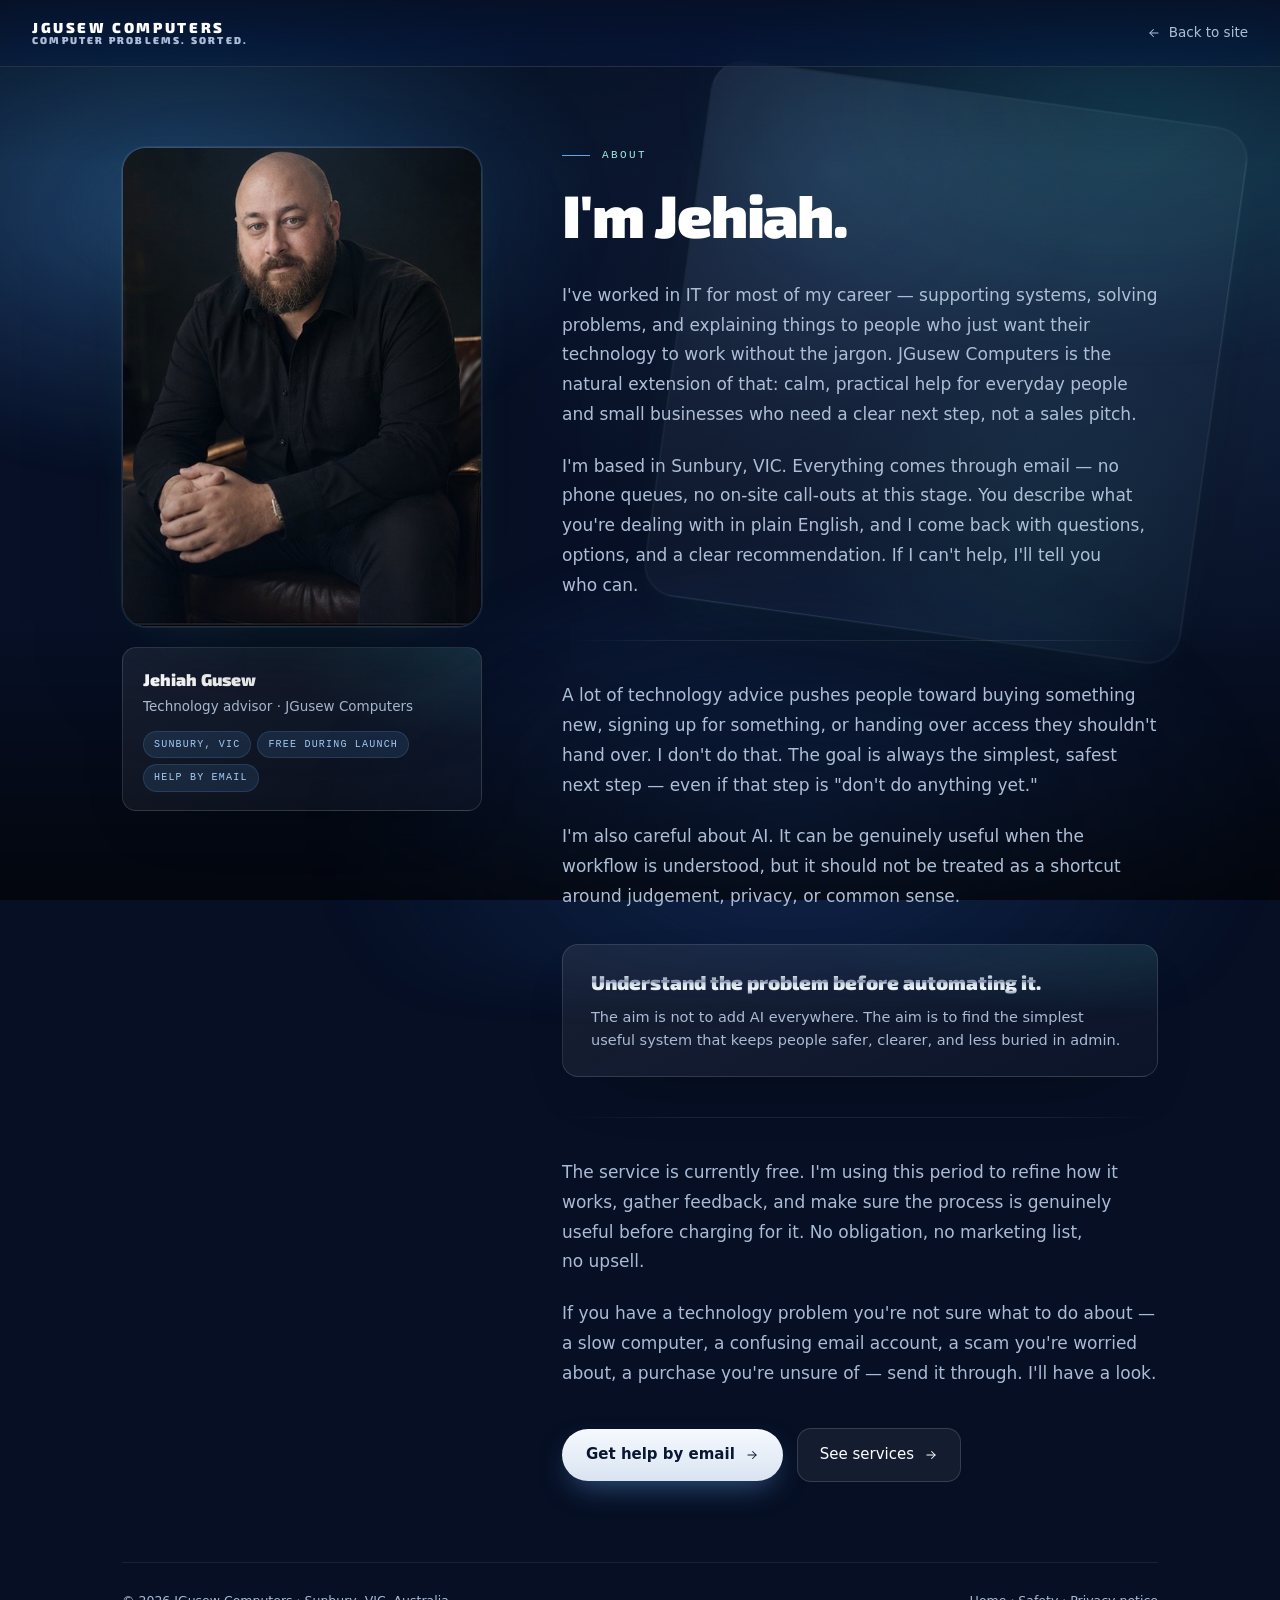
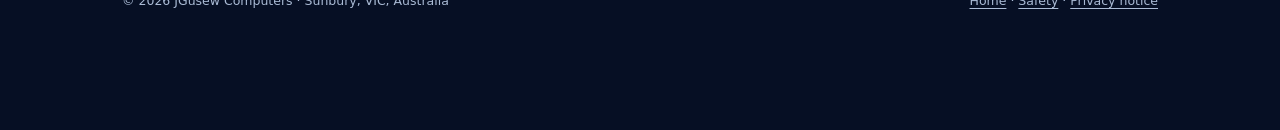
==== commit 42da017d: "feat: Codex premium brand and contact overhaul Visual and copy changes across index.html, premium.cs" ====
--- a/about.html
+++ b/about.html
@@ -3,9 +3,23 @@
 <head>
   <meta charset="utf-8">
   <meta name="viewport" content="width=device-width, initial-scale=1">
-  <title>About — JGusew Computers</title>
-  <meta name="description" content="Jehiah Gusew is a technology professional based in Sunbury, VIC. JGusew Computers is his one-person technology help and advice service.">
+  <title>About Jehiah Gusew — JGusew Computers</title>
+  <meta name="description" content="Jehiah Gusew is a technology professional based in Sunbury, VIC. Calm, practical tech help for everyday people and small businesses — no jargon, no pressure.">
+  <link rel="canonical" href="https://jgusewcomputers.com/about.html">
   <link rel="icon" href="assets/logos/monogram-flat-navy.png">
+
+  <!-- Open Graph / Twitter -->
+  <meta property="og:type" content="website">
+  <meta property="og:url" content="https://jgusewcomputers.com/about.html">
+  <meta property="og:site_name" content="JGusew Computers">
+  <meta property="og:locale" content="en_AU">
+  <meta property="og:title" content="About Jehiah Gusew — JGusew Computers">
+  <meta property="og:description" content="Jehiah Gusew is a technology professional based in Sunbury, VIC. Calm, practical tech help for everyday people and small businesses — no jargon, no pressure.">
+  <meta property="og:image" content="https://jgusewcomputers.com/assets/logos/horizontal-lockup-light.png">
+  <meta name="twitter:card" content="summary_large_image">
+  <meta name="twitter:title" content="About Jehiah Gusew — JGusew Computers">
+  <meta name="twitter:description" content="Jehiah Gusew is a technology professional based in Sunbury, VIC. Practical tech help without hype or jargon.">
+  <meta name="twitter:image" content="https://jgusewcomputers.com/assets/logos/horizontal-lockup-light.png">
   <link rel="stylesheet" href="colors_and_type.css">
   <link rel="stylesheet" href="premium.css">
   <style>
@@ -217,14 +231,13 @@
   <nav class="doc-nav">
     <div class="inner">
       <a href="index.html" class="brand">
-        <img src="assets/logos/monogram-light.webp" alt="JGC monogram" />
         <div class="txt">
           <span class="name">JGUSEW COMPUTERS</span>
           <span class="tag">Computer problems. Sorted.</span>
         </div>
       </a>
       <a href="index.html" class="back">
-        <svg width="14" height="14" viewBox="0 0 24 24" fill="none" stroke="currentColor" stroke-width="1.75" stroke-linecap="round" stroke-linejoin="round"><path d="M19 12H5"/><path d="M11 18l-6-6 6-6"/></svg>
+        <svg aria-hidden="true" focusable="false" width="14" height="14" viewBox="0 0 24 24" fill="none" stroke="currentColor" stroke-width="1.75" stroke-linecap="round" stroke-linejoin="round"><path d="M19 12H5"/><path d="M11 18l-6-6 6-6"/></svg>
         Back to site
       </a>
     </div>
@@ -280,19 +293,18 @@
           </p>
 
           <p>
-            I'm also careful about AI. It can be genuinely useful for organising
-            information and preparing a first draft, but it shouldn't be the thing
-            giving you advice about your banking, your data, or a decision that
-            matters. That's why the rule here is simple:
+            I'm also careful about AI. It can be genuinely useful when the workflow is
+            understood, but it should not be treated as a shortcut around judgement,
+            privacy, or common sense.
           </p>
 
           <div class="pillar-block">
             <div class="rule">
-              <span class="chrome">AI drafts. Jehiah reviews.</span>
+              <span class="chrome">Understand the problem before automating it.</span>
             </div>
             <p>
-              Nothing important leaves my inbox without me reading it first.
-              No automated replies. No bots. Just me being careful with your time.
+              The aim is not to add AI everywhere. The aim is to find the simplest
+              useful system that keeps people safer, clearer, and less buried in admin.
             </p>
           </div>
 
@@ -313,11 +325,11 @@
           <div class="cta-row">
             <a href="index.html#contact" class="btn-primary">
               Get help by email
-              <svg width="14" height="14" viewBox="0 0 24 24" fill="none" stroke="currentColor" stroke-width="1.75" stroke-linecap="round" stroke-linejoin="round"><path d="M5 12h14"/><path d="M13 6l6 6-6 6"/></svg>
+              <svg aria-hidden="true" focusable="false" width="14" height="14" viewBox="0 0 24 24" fill="none" stroke="currentColor" stroke-width="1.75" stroke-linecap="round" stroke-linejoin="round"><path d="M5 12h14"/><path d="M13 6l6 6-6 6"/></svg>
             </a>
             <a href="index.html#services" class="btn-glass">
               See services
-              <svg width="14" height="14" viewBox="0 0 24 24" fill="none" stroke="currentColor" stroke-width="1.75" stroke-linecap="round" stroke-linejoin="round"><path d="M5 12h14"/><path d="M13 6l6 6-6 6"/></svg>
+              <svg aria-hidden="true" focusable="false" width="14" height="14" viewBox="0 0 24 24" fill="none" stroke="currentColor" stroke-width="1.75" stroke-linecap="round" stroke-linejoin="round"><path d="M5 12h14"/><path d="M13 6l6 6-6 6"/></svg>
             </a>
           </div>
 
@@ -325,7 +337,7 @@
       </div>
 
       <div class="doc-foot">
-        <span>© 2026 JGusew Computers · led by Jehiah Gusew · Sunbury, VIC, Australia</span>
+        <span>© 2026 JGusew Computers · Sunbury, VIC, Australia</span>
         <span>
           <a href="index.html">Home</a> ·
           <a href="safety.html">Safety</a> ·
--- a/colors_and_type.css
+++ b/colors_and_type.css
@@ -44,6 +44,9 @@
   --jgc-glow-400: #5fa3e8;
   --jgc-glow-500: #2f7fd6;
   --jgc-glow-600: #1a5fb3;
+  --jgc-teal-300: #9de7dc;
+  --jgc-teal-400: #42d6c8;
+  --jgc-teal-500: #22a99f;
 
   /* Surfaces (light) — pulled from letterhead/proposal cover.
      A breath of cool grey, never bright white-paper. */
@@ -57,6 +60,8 @@
   --jgc-success-bg: #e6f2ec;
   --jgc-warning: #c47a2c;     /* "urgent" amber — warmer than red       */
   --jgc-warning-bg: #faf0e2;
+  --jgc-danger: #d45f5f;
+  --jgc-danger-bg: #f8e8e8;
   --jgc-info: var(--jgc-glow-500);
   --jgc-info-bg: #e6f0fb;
 
@@ -125,6 +130,7 @@
   --jgc-radius-md: 12px;       /* default card                          */
   --jgc-radius-lg: 16px;
   --jgc-radius-xl: 24px;       /* hero surface, large cards             */
+  --jgc-radius-2xl: 32px;
   --jgc-radius-pill: 999px;
 
   /* ---------- Elevation ----------
@@ -148,6 +154,10 @@
   --jgc-shadow-glow:
     0 0 0 1px rgba(95, 163, 232, 0.35),
     0 0 28px -6px rgba(95, 163, 232, 0.45);
+  --jgc-shadow-premium:
+    0 50px 130px -55px rgba(0, 0, 0, 0.70),
+    0 20px 60px -32px rgba(66, 214, 200, 0.24),
+    0 0 0 1px rgba(255, 255, 255, 0.08);
 
   /* ---------- Motion ---------- */
   --jgc-ease-out: cubic-bezier(0.2, 0.7, 0.2, 1);
@@ -159,6 +169,18 @@
   /* ---------- Page-level ---------- */
   --jgc-bg: var(--jgc-surface-1);
   --jgc-bg-elev: var(--jgc-surface-0);
+  --jgc-bg-deep: var(--jgc-navy-950);
+  --jgc-surface-glass: rgba(255, 255, 255, 0.06);
+  --jgc-surface-glass-strong: rgba(255, 255, 255, 0.095);
+  --jgc-border-glass: rgba(255, 255, 255, 0.12);
+  --jgc-border-glow: rgba(95, 163, 232, 0.38);
+  --jgc-glow-soft:
+    0 0 24px rgba(95, 163, 232, 0.24),
+    0 0 54px rgba(66, 214, 200, 0.12);
+  --jgc-section-y: clamp(84px, 9vw, 150px);
+  --jgc-control-bg: rgba(10, 23, 51, 0.58);
+  --jgc-control-border: rgba(255, 255, 255, 0.12);
+  --jgc-control-focus: rgba(95, 163, 232, 0.22);
 }
 
 /* Dark theme — the navy luxury surface (slides, premium covers, hero). */
@@ -190,7 +212,13 @@
   --jgc-link: var(--jgc-glow-300);
   --jgc-success-bg: rgba(47, 143, 96, 0.18);
   --jgc-warning-bg: rgba(196, 122, 44, 0.18);
+  --jgc-danger-bg: rgba(212, 95, 95, 0.16);
   --jgc-info-bg: rgba(95, 163, 232, 0.18);
+  --jgc-surface-glass: rgba(255, 255, 255, 0.06);
+  --jgc-surface-glass-strong: rgba(255, 255, 255, 0.10);
+  --jgc-border-glass: rgba(255, 255, 255, 0.12);
+  --jgc-control-bg: rgba(10, 23, 51, 0.58);
+  --jgc-control-border: rgba(255, 255, 255, 0.12);
 }
 
 /* ============================================================
--- a/premium.css
+++ b/premium.css
@@ -9,7 +9,10 @@
 html { scroll-behavior: smooth; }
 body {
   margin: 0;
-  background: var(--jgc-navy-950);
+  background:
+    radial-gradient(1200px 700px at 15% -10%, rgba(66, 214, 200, 0.10), transparent 58%),
+    radial-gradient(1000px 600px at 90% 8%, rgba(95, 163, 232, 0.18), transparent 62%),
+    var(--jgc-bg-deep);
   color: var(--jgc-fg-on-navy);
   font-family: var(--jgc-font-body);
   overflow-x: hidden;
@@ -36,9 +39,9 @@
   z-index: 0;
   pointer-events: none;
   background:
-    radial-gradient(40% 35% at var(--m1x, 20%) var(--m1y, 28%), rgba(95, 163, 232, 0.45), transparent 70%),
-    radial-gradient(50% 40% at var(--m2x, 82%) var(--m2y, 18%), rgba(60, 110, 200, 0.40), transparent 70%),
-    radial-gradient(45% 40% at var(--m3x, 60%) var(--m3y, 85%), rgba(36, 68, 120, 0.55), transparent 70%);
+    radial-gradient(40% 35% at var(--m1x, 20%) var(--m1y, 28%), rgba(95, 163, 232, 0.36), transparent 70%),
+    radial-gradient(42% 34% at var(--m2x, 82%) var(--m2y, 18%), rgba(66, 214, 200, 0.18), transparent 72%),
+    radial-gradient(45% 40% at var(--m3x, 60%) var(--m3y, 85%), rgba(36, 68, 120, 0.50), transparent 70%);
   filter: blur(20px) saturate(120%);
   animation: meshDrift 24s ease-in-out infinite alternate;
   opacity: 0.85;
@@ -68,52 +71,31 @@
   position: sticky; top: 0; z-index: 50;
   backdrop-filter: blur(18px) saturate(160%);
   -webkit-backdrop-filter: blur(18px) saturate(160%);
-  background: linear-gradient(180deg, rgba(10,23,51,0.65), rgba(10,23,51,0.35));
-  border-bottom: 1px solid rgba(255,255,255,0.06);
+  background: linear-gradient(180deg, rgba(6,15,36,0.78), rgba(10,23,51,0.42));
+  border-bottom: 1px solid var(--jgc-border-glass);
 }
 .nav .inner {
   max-width: 1320px; margin: 0 auto;
   padding: 18px 32px;
   display: flex; align-items: center; gap: 32px;
 }
-.nav .brand { display: flex; align-items: center; gap: 12px; cursor: pointer; }
-.nav .brand img { height: 28px; filter: drop-shadow(0 1px 8px rgba(95,163,232,0.45)); }
+.nav .brand { display: flex; align-items: center; cursor: pointer; }
 .nav .brand .txt {
-  display: flex; flex-direction: column; line-height: 1.05;
+  display: flex;
+  flex-direction: column;
+  line-height: 1.02;
+  padding: 2px 0;
 }
 .nav .brand .name {
   font-family: var(--jgc-font-display);
-  font-size: 13px; font-weight: 700;
-  letter-spacing: 0.16em; color: #fff;
+  font-size: 14.5px; font-weight: 800;
+  letter-spacing: 0.18em; color: #fff;
 }
 .nav .brand .tag {
   font-family: var(--jgc-font-display);
   font-size: 10px; letter-spacing: 0.22em;
   color: var(--jgc-fg-on-navy-2); text-transform: uppercase;
 }
-.nav .stage-pill {
-  margin-left: 18px;
-  font-family: var(--jgc-font-mono);
-  font-size: 10px;
-  padding: 5px 10px;
-  border-radius: 999px;
-  background: rgba(95,163,232,0.14);
-  color: var(--jgc-glow-300);
-  letter-spacing: 0.14em;
-  text-transform: uppercase;
-  display: inline-flex; align-items: center; gap: 6px;
-}
-.nav .stage-pill::before {
-  content: ""; width: 6px; height: 6px; border-radius: 50%;
-  background: var(--jgc-glow-400);
-  box-shadow: 0 0 8px var(--jgc-glow-400);
-  animation: pulse 2.2s ease-in-out infinite;
-}
-@keyframes pulse {
-  0%, 100% { opacity: 0.6; transform: scale(1); }
-  50% { opacity: 1; transform: scale(1.15); }
-}
-
 .nav .menu {
   display: flex; gap: 2px; margin-left: auto; align-items: center;
 }
@@ -170,30 +152,9 @@
 
 .hero-copy { position: relative; z-index: 2; }
 
-.eyebrow-row {
-  display: inline-flex; gap: 10px; align-items: center;
-  padding: 7px 14px 7px 8px;
-  border-radius: 999px;
-  background: rgba(255,255,255,0.05);
-  border: 1px solid rgba(255,255,255,0.08);
-  font-family: var(--jgc-font-display);
-  font-size: 11px; letter-spacing: 0.16em; text-transform: uppercase;
-  color: var(--jgc-fg-on-navy-2);
-  margin-bottom: 36px;
-  backdrop-filter: blur(8px);
-}
-.eyebrow-row .dot {
-  width: 18px; height: 18px; border-radius: 50%;
-  background: radial-gradient(circle at 30% 30%, #fff, var(--jgc-glow-400) 70%, var(--jgc-glow-600));
-  box-shadow: 0 0 12px rgba(95,163,232,0.7), 0 0 0 1px rgba(255,255,255,0.2) inset;
-}
-.eyebrow-row strong {
-  color: #fff; font-weight: 700; letter-spacing: 0.14em;
-}
-
 .hero h1 {
   font-family: var(--jgc-font-display);
-  font-size: clamp(56px, 7.4vw, 120px);
+  font-size: clamp(52px, 7vw, 112px);
   font-weight: 700;
   line-height: 0.96;
   letter-spacing: -0.025em;
@@ -220,7 +181,7 @@
 .hero .lead {
   font-size: 19px; line-height: 1.55;
   color: var(--jgc-fg-on-navy-2);
-  max-width: 560px;
+  max-width: 640px;
   margin-bottom: 28px;
 }
 .hero .quiet {
@@ -233,6 +194,28 @@
 .hero .quiet .l { width: 28px; height: 1px; background: currentColor; opacity: 0.5; }
 
 .hero-actions { display: flex; gap: 14px; align-items: center; flex-wrap: wrap; }
+
+.brand-proof {
+  display: grid;
+  grid-template-columns: repeat(2, minmax(0, 1fr));
+  gap: 8px;
+  max-width: 610px;
+  margin: -12px 0 30px;
+}
+.brand-proof span {
+  min-height: 42px;
+  display: inline-flex;
+  align-items: center;
+  padding: 10px 14px;
+  border-radius: var(--jgc-radius-md);
+  background:
+    linear-gradient(135deg, rgba(255,255,255,0.075), rgba(255,255,255,0.025));
+  border: 1px solid rgba(255,255,255,0.09);
+  color: var(--jgc-fg-on-navy);
+  font-size: 13.5px;
+  font-weight: 600;
+  box-shadow: inset 0 1px 0 rgba(255,255,255,0.07);
+}
 
 .btn {
   font-family: var(--jgc-font-body);
@@ -313,10 +296,11 @@
 
 .stage .orb {
   position: absolute; inset: 12%;
-  border-radius: 38px;
-  background:
-    radial-gradient(60% 50% at 35% 25%, rgba(255,255,255,0.65), transparent 60%),
-    radial-gradient(80% 80% at 60% 80%, rgba(36, 68, 120, 0.6), transparent 70%),
+  border-radius: var(--jgc-radius-2xl);
+  background:
+    radial-gradient(60% 50% at 35% 25%, rgba(255,255,255,0.58), transparent 60%),
+    radial-gradient(70% 70% at 72% 18%, rgba(66,214,200,0.24), transparent 68%),
+    radial-gradient(80% 80% at 60% 80%, rgba(36, 68, 120, 0.62), transparent 70%),
     linear-gradient(180deg, #1a3672 0%, #0a1733 100%);
   box-shadow:
     inset 0 1px 0 rgba(255,255,255,0.35),
@@ -339,10 +323,124 @@
   background: linear-gradient(135deg, rgba(255,255,255,0.18) 0%, transparent 40%);
   pointer-events: none;
 }
-.stage .orb .monogram {
-  width: 64%; height: auto;
-  filter: drop-shadow(0 6px 20px rgba(0,0,0,0.55)) drop-shadow(0 0 28px rgba(95,163,232,0.45));
-  transform: translateZ(40px);
+.tech-buddy {
+  position: relative;
+  width: 58%;
+  aspect-ratio: 1;
+  transform: translateZ(42px);
+  display: flex;
+  align-items: center;
+  justify-content: center;
+  filter:
+    drop-shadow(0 16px 26px rgba(0,0,0,0.46))
+    drop-shadow(0 0 34px rgba(95,163,232,0.26));
+  animation: buddyDrift 5.4s ease-in-out infinite;
+}
+.tech-buddy .antenna {
+  position: absolute;
+  top: -8%;
+  width: 2px;
+  height: 18%;
+  border-radius: 999px;
+  background: linear-gradient(180deg, rgba(234,241,251,0.85), rgba(95,163,232,0.2));
+}
+.tech-buddy .antenna::before {
+  content: "";
+  position: absolute;
+  left: 50%;
+  top: -9px;
+  width: 11px;
+  height: 11px;
+  transform: translateX(-50%);
+  border-radius: 50%;
+  background: radial-gradient(circle at 32% 28%, #fff, var(--jgc-glow-300) 54%, var(--jgc-teal-400));
+  box-shadow: 0 0 18px rgba(66,214,200,0.55);
+  animation: antennaPulse 2.8s ease-in-out infinite;
+}
+.tech-buddy .face-screen {
+  position: relative;
+  width: 100%;
+  height: 82%;
+  border-radius: 34% 34% 38% 38%;
+  background:
+    radial-gradient(80% 80% at 34% 20%, rgba(255,255,255,0.22), transparent 56%),
+    radial-gradient(70% 70% at 68% 86%, rgba(66,214,200,0.14), transparent 70%),
+    linear-gradient(160deg, rgba(15,33,72,0.96), rgba(6,15,36,0.98));
+  border: 1px solid rgba(255,255,255,0.18);
+  box-shadow:
+    inset 0 1px 0 rgba(255,255,255,0.18),
+    inset 0 -22px 40px rgba(0,0,0,0.28),
+    0 0 0 8px rgba(255,255,255,0.035),
+    0 0 46px rgba(95,163,232,0.25);
+}
+.tech-buddy .face-screen::before {
+  content: "";
+  position: absolute;
+  inset: 11%;
+  border-radius: 30%;
+  background:
+    linear-gradient(180deg, rgba(95,163,232,0.10), transparent 42%),
+    repeating-linear-gradient(180deg, rgba(255,255,255,0.045) 0 1px, transparent 1px 8px);
+  opacity: 0.45;
+  pointer-events: none;
+}
+.tech-buddy .eye {
+  position: absolute;
+  top: 39%;
+  width: 16%;
+  height: 16%;
+  border-radius: 999px;
+  background:
+    radial-gradient(circle at 34% 30%, #fff 0 18%, var(--jgc-glow-200) 28%, var(--jgc-glow-400) 72%);
+  box-shadow:
+    0 0 14px rgba(95,163,232,0.72),
+    0 0 28px rgba(66,214,200,0.22);
+  transform-origin: center;
+  animation: buddyBlink 5.8s infinite;
+}
+.tech-buddy .eye.left { left: 27%; }
+.tech-buddy .eye.right { right: 27%; }
+.tech-buddy .smile {
+  position: absolute;
+  left: 50%;
+  top: 59%;
+  width: 28%;
+  height: 14%;
+  transform: translateX(-50%);
+  border-bottom: 3px solid rgba(234,241,251,0.88);
+  border-radius: 0 0 999px 999px;
+  filter: drop-shadow(0 0 8px rgba(95,163,232,0.48));
+  transition: width 320ms var(--jgc-ease-out), height 320ms var(--jgc-ease-out), top 320ms var(--jgc-ease-out), transform 320ms var(--jgc-ease-out);
+}
+.tech-buddy.smile .smile {
+  width: 36%;
+  height: 18%;
+}
+.tech-buddy.curious .eye.left {
+  transform: translateY(-4px) scaleY(0.78);
+}
+.tech-buddy.curious .eye.right {
+  transform: translateY(3px) scaleY(1.08);
+}
+.tech-buddy.curious .smile {
+  width: 20%;
+  height: 8%;
+  top: 63%;
+  transform: translateX(-50%) rotate(-3deg);
+}
+@keyframes buddyDrift {
+  0%, 100% { transform: translate3d(0, 0, 42px) rotate(-1deg); }
+  50% { transform: translate3d(0, -8px, 42px) rotate(1.2deg); }
+}
+@keyframes buddyBlink {
+  0%, 7%, 10%, 100% { scale: 1 1; }
+  8.2%, 9% { scale: 1 0.08; }
+  62%, 65%, 68% { scale: 1 1; }
+  66% { scale: 1 0.08; }
+}
+@keyframes antennaPulse {
+  0%, 100% { opacity: 0.72; transform: translateX(-50%) scale(1); }
+  50% { opacity: 1; transform: translateX(-50%) scale(1.14); }
 }
 
 /* Floating chrome side-icons orbiting the orb */
@@ -397,7 +495,82 @@
 }
 
 /* ----------------------------------------------------------
-   Service marquee
+   Digital side rails
+   ---------------------------------------------------------- */
+
+.digital-rails {
+  position: fixed;
+  inset: 76px 0 0;
+  pointer-events: none;
+  z-index: 1;
+  overflow: hidden;
+}
+.digital-rails .rail {
+  position: absolute;
+  top: 0;
+  bottom: 0;
+  width: 42px;
+  display: flex;
+  justify-content: center;
+  overflow: hidden;
+  opacity: 0.34;
+  mask-image: linear-gradient(180deg, transparent, #000 14%, #000 86%, transparent);
+}
+.digital-rails .rail.left { left: 18px; }
+.digital-rails .rail.right { right: 18px; }
+.digital-rails .rail::before {
+  content: "";
+  position: absolute;
+  top: 0;
+  bottom: 0;
+  width: 1px;
+  background: linear-gradient(180deg, transparent, rgba(95,163,232,0.48), transparent);
+  box-shadow: 0 0 18px rgba(95,163,232,0.26);
+}
+.digital-rails .rail-track {
+  display: flex;
+  flex-direction: column;
+  gap: 32px;
+  align-items: center;
+  width: max-content;
+  animation: railScroll 42s linear infinite;
+}
+.digital-rails .rail.right .rail-track {
+  animation-direction: reverse;
+}
+.digital-rails .rail-track span {
+  writing-mode: vertical-rl;
+  transform: rotate(180deg);
+  font-family: var(--jgc-font-display);
+  font-size: 11px;
+  font-weight: 700;
+  letter-spacing: 0.18em;
+  text-transform: uppercase;
+  color: rgba(212,232,255,0.72);
+  white-space: nowrap;
+  text-shadow: 0 0 12px rgba(95,163,232,0.22);
+}
+.digital-rails .rail-track span::after {
+  content: "";
+  display: inline-block;
+  width: 6px;
+  height: 6px;
+  margin-block: 18px;
+  border-radius: 50%;
+  background: rgba(159,200,244,0.9);
+  box-shadow: 0 0 10px rgba(159,200,244,0.72);
+}
+@keyframes railScroll {
+  from { transform: translateY(0); }
+  to { transform: translateY(-50%); }
+}
+
+@media (max-width: 1280px) {
+  .digital-rails { display: none; }
+}
+
+/* ----------------------------------------------------------
+   Explainer
    ---------------------------------------------------------- */
 
 .explainer {
@@ -411,11 +584,11 @@
   grid-template-columns: repeat(3, 1fr);
   gap: 16px;
   padding: 24px;
-  border-radius: 24px;
-  background: linear-gradient(160deg, rgba(255,255,255,0.05), rgba(255,255,255,0.015));
-  border: 1px solid rgba(255,255,255,0.08);
+  border-radius: var(--jgc-radius-xl);
+  background: linear-gradient(160deg, rgba(255,255,255,0.065), rgba(255,255,255,0.018));
+  border: 1px solid var(--jgc-border-glass);
   backdrop-filter: blur(24px);
-  box-shadow: 0 30px 80px -30px rgba(0,0,0,0.5);
+  box-shadow: var(--jgc-shadow-premium);
 }
 .explainer .ex {
   padding: 20px 22px;
@@ -435,7 +608,7 @@
   color: var(--jgc-glow-300);
   font-weight: 600;
 }
-.explainer .ex h4 {
+.explainer .ex h2 {
   font-family: var(--jgc-font-display);
   font-size: 15px; font-weight: 600;
   color: #fff; margin: 0;
@@ -486,38 +659,6 @@
   letter-spacing: 0.04em;
 }
 
-.marquee {
-  border-top: 1px solid rgba(255,255,255,0.06);
-  border-bottom: 1px solid rgba(255,255,255,0.06);
-  padding: 22px 0;
-  overflow: hidden;
-  background: rgba(6, 15, 36, 0.4);
-  backdrop-filter: blur(10px);
-  position: relative;
-}
-.marquee .track {
-  display: flex; gap: 48px;
-  animation: marquee 40s linear infinite;
-  width: max-content;
-}
-.marquee .item {
-  display: inline-flex; gap: 18px; align-items: center;
-  font-family: var(--jgc-font-display);
-  font-size: 22px; font-weight: 500;
-  letter-spacing: -0.005em;
-  color: var(--jgc-fg-on-navy-2);
-  white-space: nowrap;
-}
-.marquee .item .sep {
-  width: 8px; height: 8px; border-radius: 50%;
-  background: linear-gradient(135deg, #fff, var(--jgc-glow-400));
-  box-shadow: 0 0 8px rgba(95,163,232,0.5);
-}
-@keyframes marquee {
-  from { transform: translateX(0); }
-  to { transform: translateX(-50%); }
-}
-
 /* ----------------------------------------------------------
    Sections
    ---------------------------------------------------------- */
@@ -570,10 +711,12 @@
 }
 .bento-card {
   position: relative;
-  border-radius: 24px;
+  border-radius: var(--jgc-radius-xl);
   padding: 28px 28px 26px;
-  background: linear-gradient(160deg, rgba(255,255,255,0.06), rgba(255,255,255,0.02));
-  border: 1px solid rgba(255,255,255,0.08);
+  background:
+    linear-gradient(150deg, rgba(255,255,255,0.075), rgba(255,255,255,0.02)),
+    radial-gradient(70% 70% at 110% -10%, rgba(66,214,200,0.08), transparent 65%);
+  border: 1px solid var(--jgc-border-glass);
   backdrop-filter: blur(20px) saturate(140%);
   display: flex; flex-direction: column; gap: 14px;
   overflow: hidden;
@@ -595,13 +738,25 @@
 .bento-card .ico {
   width: 56px; height: 56px;
   border-radius: 14px;
-  background: linear-gradient(160deg, rgba(255,255,255,0.10), rgba(255,255,255,0.02));
-  border: 1px solid rgba(255,255,255,0.08);
+  background:
+    radial-gradient(circle at 30% 20%, rgba(255,255,255,0.14), transparent 58%),
+    linear-gradient(160deg, rgba(95,163,232,0.13), rgba(255,255,255,0.025));
+  border: 1px solid rgba(212,232,255,0.12);
   display: flex; align-items: center; justify-content: center;
   padding: 8px;
   transform: translateZ(20px);
-}
-.bento-card .ico img { width: 100%; height: 100%; object-fit: contain; filter: drop-shadow(0 6px 14px rgba(0,0,0,0.4)); }
+  box-shadow:
+    inset 0 1px 0 rgba(255,255,255,0.10),
+    0 18px 36px -28px rgba(95,163,232,0.58);
+}
+.bento-card .ico img {
+  width: 100%;
+  height: 100%;
+  object-fit: contain;
+  filter:
+    drop-shadow(0 5px 12px rgba(0,0,0,0.38))
+    drop-shadow(0 0 12px rgba(212,232,255,0.18));
+}
 .bento-card h3 {
   font-family: var(--jgc-font-display);
   font-size: 22px; font-weight: 600;
@@ -644,49 +799,187 @@
 
 .how {
   position: relative;
-  padding: 140px 32px;
+  padding: 96px 32px 110px;
 }
 .how .container { max-width: 1320px; margin: 0 auto; }
 .how .grid {
-  display: grid; grid-template-columns: 1fr 1fr; gap: 80px;
+  display: grid; grid-template-columns: 1fr 0.92fr; gap: 72px;
   align-items: start;
 }
 .how .stick {
-  position: sticky; top: 120px;
+  position: sticky; top: 96px;
 }
 .how .stick-card {
-  border-radius: 32px;
+  border-radius: 28px;
   background: linear-gradient(160deg, rgba(255,255,255,0.06), rgba(255,255,255,0.02));
   border: 1px solid rgba(255,255,255,0.10);
   backdrop-filter: blur(24px);
-  padding: 48px;
-  aspect-ratio: 1;
+  padding: 36px;
+  aspect-ratio: 1.05;
   display: flex; align-items: center; justify-content: center;
   position: relative;
   overflow: hidden;
 }
-.how .stick-card .icon-host {
-  position: relative;
-  width: 70%; aspect-ratio: 1;
-  display: flex; align-items: center; justify-content: center;
-}
-.how .stick-card .icon-host img {
-  width: 100%; height: 100%; object-fit: contain;
-  filter: drop-shadow(0 12px 36px rgba(0,0,0,0.5)) drop-shadow(0 0 40px rgba(95,163,232,0.35));
-  transition: opacity 480ms var(--jgc-ease-out), transform 480ms var(--jgc-ease-out);
-  position: absolute; inset: 0;
-}
-.how .stick-card .icon-host img.fade { opacity: 0; transform: scale(0.85); }
 .how .stick-card .stepnum {
-  position: absolute; top: 32px; left: 36px;
+  position: absolute; top: 26px; left: 30px;
   font-family: var(--jgc-font-mono);
   font-size: 13px; letter-spacing: 0.22em;
   color: var(--jgc-glow-300); text-transform: uppercase;
 }
 
-.how .steps { display: flex; flex-direction: column; gap: 36px; }
+.step-scene {
+  position: relative;
+  width: min(68%, 330px);
+  aspect-ratio: 1;
+  display: grid;
+  place-items: center;
+  margin: auto;
+  isolation: isolate;
+  animation: miniBob 3.8s ease-in-out infinite;
+}
+.step-scene::before {
+  content: "";
+  position: absolute;
+  inset: 8%;
+  border-radius: 36%;
+  background:
+    radial-gradient(circle at 32% 24%, rgba(255,255,255,0.16), transparent 52%),
+    radial-gradient(circle at 72% 78%, rgba(66,214,200,0.12), transparent 62%),
+    linear-gradient(150deg, rgba(95,163,232,0.13), rgba(255,255,255,0.026));
+  border: 1px solid rgba(212,232,255,0.12);
+  box-shadow:
+    inset 0 1px 0 rgba(255,255,255,0.10),
+    0 34px 80px -58px rgba(95,163,232,0.70);
+  animation: sceneBreathe 4.8s ease-in-out infinite;
+  z-index: -2;
+}
+.buddy-mini {
+  position: relative;
+  width: 38%;
+  aspect-ratio: 1;
+  border-radius: 34% 34% 38% 38%;
+  background:
+    radial-gradient(circle at 34% 22%, rgba(255,255,255,0.24), transparent 54%),
+    linear-gradient(160deg, rgba(15,33,72,0.98), rgba(6,15,36,0.98));
+  border: 1px solid rgba(212,232,255,0.20);
+  box-shadow:
+    inset 0 1px 0 rgba(255,255,255,0.14),
+    0 0 0 8px rgba(255,255,255,0.035),
+    0 22px 38px -28px rgba(0,0,0,0.85),
+    0 0 38px rgba(95,163,232,0.23);
+  transition: transform 360ms var(--jgc-ease-out);
+}
+.mini-eye {
+  position: absolute;
+  top: 38%;
+  width: 16%;
+  height: 16%;
+  border-radius: 50%;
+  background: radial-gradient(circle at 35% 30%, #fff 0 16%, #d4e8ff 28%, #5fa3e8 75%);
+  box-shadow: 0 0 12px rgba(95,163,232,0.65);
+  animation: miniBlink 5.2s infinite;
+}
+.mini-eye.left { left: 28%; }
+.mini-eye.right { right: 28%; }
+.mini-smile {
+  position: absolute;
+  left: 50%;
+  top: 60%;
+  width: 28%;
+  height: 12%;
+  transform: translateX(-50%);
+  border-bottom: 2px solid rgba(234,241,251,0.9);
+  border-radius: 0 0 999px 999px;
+}
+.scene-orbit {
+  position: absolute;
+  inset: 5%;
+  border-radius: 50%;
+  border: 1px dashed rgba(212,232,255,0.14);
+  animation: sceneSpin 18s linear infinite;
+  z-index: -1;
+}
+.scene-status {
+  position: absolute;
+  bottom: 16%;
+  width: 34%;
+  height: 5px;
+  border-radius: 999px;
+  background: linear-gradient(90deg, transparent, rgba(212,232,255,0.86), transparent);
+  box-shadow: 0 0 16px rgba(95,163,232,0.36);
+  animation: statusSweep 3.8s ease-in-out infinite;
+}
+
+.step-scene.point-0 .buddy-mini {
+  transform: translate(-4%, -8%) rotate(-3deg);
+}
+.step-scene.point-0 .mini-eye.left,
+.step-scene.point-0 .mini-eye.right {
+  translate: -2px -2px;
+}
+.step-scene.point-1 .buddy-mini {
+  transform: translate(-5%, -2%) rotate(-4deg);
+}
+.step-scene.point-1 .mini-eye.left,
+.step-scene.point-1 .mini-eye.right {
+  translate: -3px 0;
+}
+.step-scene.point-2 .buddy-mini {
+  transform: translate(-4%, 2%) rotate(-2deg);
+}
+.step-scene.point-2 .mini-eye.left,
+.step-scene.point-2 .mini-eye.right {
+  translate: -2px 1px;
+}
+.step-scene.point-3 .buddy-mini {
+  transform: translate(1%, 4%) rotate(2deg);
+}
+.step-scene.point-3 .mini-eye.left,
+.step-scene.point-3 .mini-eye.right {
+  translate: 1px 2px;
+}
+.step-scene.point-4 .buddy-mini {
+  transform: translate(4%, 7%) rotate(3deg);
+}
+.step-scene.point-4 .mini-eye.left,
+.step-scene.point-4 .mini-eye.right {
+  translate: 2px 3px;
+}
+
+.step-scene.reply .mini-smile {
+  width: 36%;
+  height: 16%;
+}
+.step-scene.next .buddy-mini {
+  animation: miniNod 4.6s ease-in-out infinite;
+}
+@keyframes sceneBreathe {
+  0%, 100% { transform: scale(0.98); opacity: 0.84; }
+  50% { transform: scale(1.02); opacity: 1; }
+}
+@keyframes miniBob {
+  0%, 100% { translate: 0 0; }
+  50% { translate: 0 -8px; }
+}
+@keyframes miniNod {
+  0%, 82%, 100% { scale: 1 1; }
+  88% { scale: 1.04 0.94; }
+}
+@keyframes miniBlink {
+  0%, 8%, 11%, 100% { scale: 1 1; }
+  9.2%, 10% { scale: 1 0.08; }
+  66%, 69%, 72% { scale: 1 1; }
+  70% { scale: 1 0.08; }
+}
+@keyframes sceneSpin { to { transform: rotate(360deg); } }
+@keyframes statusSweep {
+  0%, 100% { opacity: 0.42; transform: translateX(-10px) scaleX(0.78); }
+  50% { opacity: 1; transform: translateX(10px) scaleX(1.05); }
+}
+
+.how .steps { display: flex; flex-direction: column; gap: 12px; }
 .how .step {
-  padding: 28px 0;
+  padding: 18px 0 20px;
   border-top: 1px solid rgba(255,255,255,0.10);
   opacity: 0.45;
   transition: opacity 360ms;
@@ -696,16 +989,16 @@
   font-family: var(--jgc-font-mono);
   font-size: 12px; letter-spacing: 0.22em;
   color: var(--jgc-glow-300); text-transform: uppercase;
-  margin-bottom: 10px;
+  margin-bottom: 8px;
 }
 .how .step h3 {
   font-family: var(--jgc-font-display);
-  font-size: 36px; font-weight: 600;
-  color: #fff; margin: 0 0 12px;
+  font-size: clamp(24px, 2.2vw, 31px); font-weight: 600;
+  color: #fff; margin: 0 0 8px;
   letter-spacing: -0.01em;
 }
 .how .step p {
-  font-size: 16px; line-height: 1.55;
+  font-size: 14.5px; line-height: 1.5;
   color: var(--jgc-fg-on-navy-2); margin: 0;
   max-width: 480px;
 }
@@ -779,6 +1072,7 @@
   width: 200px; height: 200px;
   filter: drop-shadow(0 12px 32px rgba(0,0,0,0.5)) drop-shadow(0 0 32px rgba(196,122,44,0.25));
 }
+.safety-band h2,
 .safety-band h3 {
   font-family: var(--jgc-font-display);
   font-size: 26px; color: #fff;
@@ -803,7 +1097,7 @@
 .contact { padding: 100px 32px 160px; }
 .contact .container { max-width: 1320px; margin: 0 auto; }
 .contact .grid {
-  display: grid; grid-template-columns: 1fr 1.05fr; gap: 80px;
+  display: grid; grid-template-columns: 0.88fr 1.12fr; gap: 64px;
   align-items: start;
 }
 .contact .copy h2 {
@@ -816,7 +1110,7 @@
 .contact .copy p {
   font-size: 17px; line-height: 1.6;
   color: var(--jgc-fg-on-navy-2);
-  max-width: 460px;
+  max-width: 540px;
 }
 .contact .copy .facts { display: flex; flex-direction: column; gap: 12px; margin: 32px 0 0; }
 .contact .copy .fact {
@@ -836,15 +1130,146 @@
   letter-spacing: 0.04em;
 }
 
+.intake-side-panel {
+  margin-top: 34px;
+  padding: 24px;
+  border-radius: var(--jgc-radius-xl);
+  background:
+    radial-gradient(90% 80% at 100% 0%, rgba(66,214,200,0.12), transparent 68%),
+    linear-gradient(150deg, rgba(255,255,255,0.07), rgba(255,255,255,0.025));
+  border: 1px solid var(--jgc-border-glass);
+  box-shadow: var(--jgc-shadow-premium);
+  max-width: 540px;
+}
+.intake-side-panel .panel-kicker {
+  display: block;
+  font-family: var(--jgc-font-mono);
+  font-size: 10.5px;
+  letter-spacing: 0.18em;
+  text-transform: uppercase;
+  color: var(--jgc-teal-300);
+  margin-bottom: 8px;
+}
+.intake-side-panel strong {
+  display: block;
+  color: #fff;
+  font-family: var(--jgc-font-display);
+  font-size: 20px;
+  line-height: 1.25;
+  margin-bottom: 16px;
+}
+.intake-side-panel ol {
+  margin: 0;
+  padding: 0;
+  list-style: none;
+  display: grid;
+  gap: 9px;
+  counter-reset: intake;
+}
+.intake-side-panel li {
+  counter-increment: intake;
+  display: grid;
+  grid-template-columns: 26px 1fr;
+  gap: 10px;
+  color: var(--jgc-fg-on-navy-2);
+  font-size: 14px;
+  line-height: 1.45;
+}
+.intake-side-panel li::before {
+  content: counter(intake);
+  width: 24px;
+  height: 24px;
+  border-radius: 50%;
+  display: inline-flex;
+  align-items: center;
+  justify-content: center;
+  background: rgba(95,163,232,0.14);
+  color: var(--jgc-glow-300);
+  font-family: var(--jgc-font-mono);
+  font-size: 11px;
+  box-shadow: inset 0 0 0 1px rgba(95,163,232,0.24);
+}
+.intake-side-panel p {
+  margin: 18px 0 0;
+  padding-top: 16px;
+  border-top: 1px solid rgba(255,255,255,0.08);
+  font-size: 13px;
+  line-height: 1.55;
+  color: #f0c896;
+}
+
 .glass-form {
-  padding: 40px;
-  border-radius: 28px;
-  background: linear-gradient(160deg, rgba(255,255,255,0.07), rgba(255,255,255,0.02));
-  border: 1px solid rgba(255,255,255,0.12);
+  position: relative;
+  padding: 38px;
+  border-radius: var(--jgc-radius-2xl);
+  background:
+    radial-gradient(70% 45% at 18% -8%, rgba(95,163,232,0.16), transparent 72%),
+    radial-gradient(78% 58% at 100% 8%, rgba(66,214,200,0.12), transparent 72%),
+    linear-gradient(160deg, rgba(255,255,255,0.082), rgba(255,255,255,0.024));
+  border: 1px solid var(--jgc-border-glass);
   backdrop-filter: blur(24px);
   display: flex; flex-direction: column; gap: 18px;
-  box-shadow: 0 60px 140px -50px rgba(0,0,0,0.6);
-}
+  box-shadow: var(--jgc-shadow-premium);
+  overflow: hidden;
+}
+.glass-form::before {
+  content: "";
+  position: absolute;
+  inset: 0;
+  border-radius: inherit;
+  padding: 1px;
+  background: linear-gradient(135deg, rgba(255,255,255,0.34), rgba(95,163,232,0.18), rgba(66,214,200,0.24), rgba(255,255,255,0.04));
+  mask: linear-gradient(#000 0 0) content-box, linear-gradient(#000 0 0);
+  mask-composite: exclude;
+  pointer-events: none;
+}
+.form-topline {
+  display: flex;
+  justify-content: space-between;
+  align-items: start;
+  gap: 18px;
+  padding-bottom: 18px;
+  border-bottom: 1px solid rgba(255,255,255,0.08);
+}
+.form-kicker {
+  display: block;
+  font-family: var(--jgc-font-mono);
+  font-size: 10.5px;
+  letter-spacing: 0.18em;
+  text-transform: uppercase;
+  color: var(--jgc-teal-300);
+  margin-bottom: 8px;
+}
+.form-topline h3 {
+  margin: 0;
+  color: #fff;
+  font-family: var(--jgc-font-display);
+  font-size: 28px;
+  line-height: 1.1;
+}
+.secure-chip {
+  flex: 0 0 auto;
+  display: inline-flex;
+  align-items: center;
+  min-height: 30px;
+  padding: 7px 11px;
+  border-radius: var(--jgc-radius-pill);
+  background: rgba(47,143,96,0.14);
+  color: #a9f0c9;
+  border: 1px solid rgba(47,143,96,0.24);
+  font-family: var(--jgc-font-mono);
+  font-size: 10.5px;
+  letter-spacing: 0.12em;
+  text-transform: uppercase;
+}
+.form-helper,
+.helper-line {
+  font-size: 13.5px;
+  line-height: 1.55;
+  color: var(--jgc-fg-on-navy-2);
+  margin: -4px 0 0;
+}
+.helper-line { font-size: 12.5px; margin: 0; }
 .glass-form .row { display: grid; grid-template-columns: 1fr 1fr; gap: 14px; }
 .glass-form .field { display: flex; flex-direction: column; gap: 8px; }
 .glass-form .field label {
@@ -852,29 +1277,78 @@
   font-size: 11px; letter-spacing: 0.16em; text-transform: uppercase;
   color: var(--jgc-fg-on-navy-2); font-weight: 600;
 }
-.glass-form input, .glass-form textarea {
+.glass-form input,
+.glass-form textarea,
+.glass-form select {
   font-family: var(--jgc-font-body);
   font-size: 15px;
   padding: 14px 16px;
-  border-radius: 12px;
-  background: rgba(10, 23, 51, 0.55);
-  border: 1px solid rgba(255,255,255,0.10);
+  border-radius: var(--jgc-radius-md);
+  background: var(--jgc-control-bg);
+  border: 1px solid var(--jgc-control-border);
   color: #fff;
   outline: 0;
   transition: border-color 240ms, box-shadow 240ms, background 240ms;
 }
+.glass-form select {
+  appearance: none;
+  cursor: pointer;
+  color: var(--jgc-fg-on-navy-2);
+  background-image: url("data:image/svg+xml,%3Csvg xmlns='http://www.w3.org/2000/svg' width='12' height='12' viewBox='0 0 24 24' fill='none' stroke='%238ca3c0' stroke-width='2'%3E%3Cpath d='M6 9l6 6 6-6'/%3E%3C/svg%3E");
+  background-repeat: no-repeat;
+  background-position: right 14px center;
+  padding-right: 42px;
+}
+.glass-form select.has-value { color: #fff; }
+.glass-form option {
+  color: var(--jgc-navy-900);
+  background: #fff;
+}
 .glass-form input::placeholder, .glass-form textarea::placeholder {
   color: rgba(170, 187, 213, 0.55);
 }
-.glass-form input:focus, .glass-form textarea:focus {
+.glass-form input:focus,
+.glass-form textarea:focus,
+.glass-form select:focus {
   border-color: var(--jgc-glow-400);
-  box-shadow: 0 0 0 4px rgba(95,163,232,0.18);
+  box-shadow: 0 0 0 4px var(--jgc-control-focus), var(--jgc-glow-soft);
   background: rgba(10, 23, 51, 0.75);
 }
 .glass-form textarea { resize: vertical; min-height: 130px; }
+.pill-group {
+  display: flex;
+  gap: 8px;
+  margin-top: 2px;
+  flex-wrap: wrap;
+}
+.pill-option {
+  flex: 1 1 auto;
+  min-height: 44px;
+  padding: 10px 14px;
+  border-radius: var(--jgc-radius-md);
+  font-size: 13.5px;
+  font-weight: 500;
+  cursor: pointer;
+  background: rgba(255,255,255,0.045);
+  border: 1px solid rgba(255,255,255,0.10);
+  color: var(--jgc-fg-on-navy-2);
+  transition: background 180ms, border-color 180ms, color 180ms, transform 180ms;
+}
+.pill-option:hover {
+  transform: translateY(-1px);
+  color: #fff;
+  border-color: rgba(95,163,232,0.26);
+}
+.pill-option.active {
+  font-weight: 700;
+  background: linear-gradient(135deg, rgba(95,163,232,0.20), rgba(66,214,200,0.12));
+  border-color: rgba(95,163,232,0.48);
+  color: var(--jgc-glow-200);
+  box-shadow: inset 0 1px 0 rgba(255,255,255,0.10);
+}
 .glass-form .submit {
   display: flex; justify-content: space-between; align-items: center;
-  margin-top: 6px; gap: 16px; flex-wrap: wrap;
+  margin-top: 12px; gap: 16px; flex-wrap: wrap;
 }
 .glass-form .submit .note { font-size: 12.5px; color: var(--jgc-fg-on-navy-2); }
 .glass-form .submit .note a { color: #fff; text-decoration: underline; text-underline-offset: 3px; }
@@ -887,6 +1361,48 @@
   font-size: 12.5px; color: #f0c896; line-height: 1.5;
 }
 .glass-form .donot strong { color: #fff; }
+.consent-row {
+  display: flex;
+  gap: 12px;
+  align-items: flex-start;
+  cursor: pointer;
+  margin-top: 4px;
+  padding: 14px;
+  border-radius: var(--jgc-radius-md);
+  background: rgba(255,255,255,0.035);
+  border: 1px solid rgba(255,255,255,0.075);
+}
+.consent-row input {
+  margin-top: 3px;
+  flex-shrink: 0;
+  accent-color: var(--jgc-glow-400);
+  width: 18px;
+  height: 18px;
+  padding: 0;
+  border-radius: 4px;
+}
+.consent-row span {
+  font-size: 13.5px;
+  color: var(--jgc-fg-on-navy-2);
+  line-height: 1.55;
+}
+.form-state {
+  margin-top: 2px;
+  padding: 13px 16px;
+  border-radius: var(--jgc-radius-md);
+  font-size: 13.5px;
+  line-height: 1.5;
+}
+.form-state.success {
+  background: rgba(47,143,96,0.12);
+  border: 1px solid rgba(47,143,96,0.30);
+  color: #bceccd;
+}
+.form-state.error {
+  background: rgba(196,122,44,0.10);
+  border: 1px solid rgba(196,122,44,0.30);
+  color: #f0c896;
+}
 
 /* ----------------------------------------------------------
    Footer
@@ -913,6 +1429,7 @@
   background: rgba(255,255,255,0.06); color: #fff;
   letter-spacing: 0.12em; text-transform: uppercase;
 }
+.foot h3,
 .foot h5 {
   font-family: var(--jgc-font-display);
   font-size: 11px; letter-spacing: 0.22em;
@@ -933,6 +1450,147 @@
   flex-wrap: wrap; gap: 16px;
 }
 .foot .legal .mono { font-family: var(--jgc-font-mono); letter-spacing: 0.04em; }
+
+/* ----------------------------------------------------------
+   Static document and service pages
+   ---------------------------------------------------------- */
+
+body:has(.doc-wrap),
+body:has(.about-wrap) {
+  background:
+    radial-gradient(900px 520px at 12% 0%, rgba(66,214,200,0.10), transparent 65%),
+    radial-gradient(920px 620px at 86% 14%, rgba(95,163,232,0.16), transparent 68%),
+    var(--jgc-bg-deep);
+}
+
+body .doc-nav {
+  background: linear-gradient(180deg, rgba(6,15,36,0.78), rgba(10,23,51,0.42));
+  border-bottom: 1px solid var(--jgc-border-glass);
+}
+
+body .doc-nav .brand {
+  gap: 0 !important;
+}
+
+body .doc-nav .brand .tag {
+  color: var(--jgc-fg-on-navy-2);
+}
+
+body .doc-nav .brand .name {
+  font-size: 14.5px !important;
+  font-weight: 800 !important;
+  letter-spacing: 0.18em !important;
+}
+
+body .doc-nav .brand .txt {
+  padding: 2px 0 !important;
+}
+
+body .doc-wrap,
+body .about-wrap {
+  isolation: isolate;
+}
+
+body .doc-wrap::before,
+body .about-wrap::before {
+  content: "";
+  position: fixed;
+  inset: 92px clamp(20px, 5vw, 76px) auto auto;
+  width: min(42vw, 560px);
+  height: min(42vw, 560px);
+  border-radius: 32px;
+  background:
+    linear-gradient(135deg, rgba(255,255,255,0.07), rgba(255,255,255,0.015)),
+    radial-gradient(70% 70% at 24% 18%, rgba(95,163,232,0.18), transparent 64%),
+    radial-gradient(60% 60% at 74% 80%, rgba(66,214,200,0.10), transparent 72%);
+  border: 1px solid rgba(255,255,255,0.055);
+  box-shadow: var(--jgc-shadow-premium);
+  transform: rotate(8deg);
+  z-index: -1;
+  pointer-events: none;
+  opacity: 0.72;
+}
+
+body .doc-eyebrow,
+body .about-eyebrow {
+  color: var(--jgc-teal-300);
+}
+
+body .doc-intro {
+  padding: 22px 0 36px;
+  border-bottom: 1px solid rgba(255,255,255,0.10);
+}
+
+body .doc-section {
+  padding: 24px 0;
+  margin-bottom: 20px;
+}
+
+body .doc-section h2 {
+  color: #fff;
+}
+
+body .notice-box,
+body .pillar-block,
+body .photo-caption {
+  background:
+    radial-gradient(80% 80% at 100% 0%, rgba(66,214,200,0.10), transparent 70%),
+    linear-gradient(150deg, rgba(255,255,255,0.072), rgba(255,255,255,0.024));
+  border: 1px solid var(--jgc-border-glass);
+  box-shadow: 0 24px 72px -48px rgba(0,0,0,0.78);
+}
+
+body .doc-cta {
+  position: relative;
+  overflow: hidden;
+  background:
+    radial-gradient(80% 80% at 100% 0%, rgba(95,163,232,0.18), transparent 70%),
+    radial-gradient(70% 80% at 0% 100%, rgba(66,214,200,0.09), transparent 72%),
+    linear-gradient(150deg, rgba(255,255,255,0.082), rgba(255,255,255,0.024));
+  border: 1px solid var(--jgc-border-glass);
+  box-shadow: var(--jgc-shadow-premium);
+}
+
+body .doc-cta::after {
+  content: "";
+  position: absolute;
+  inset: 0;
+  background: linear-gradient(120deg, rgba(255,255,255,0.10), transparent 32%, transparent 68%, rgba(66,214,200,0.06));
+  pointer-events: none;
+}
+
+body .doc-cta > *,
+body .cta-row {
+  position: relative;
+  z-index: 1;
+}
+
+body .doc-foot {
+  border-top: 1px solid rgba(255,255,255,0.08);
+}
+
+body .photo-frame {
+  position: relative;
+  border-color: var(--jgc-border-glass);
+  box-shadow: var(--jgc-shadow-premium);
+}
+
+body .photo-frame::after {
+  content: "";
+  position: absolute;
+  inset: 0;
+  background:
+    linear-gradient(180deg, transparent 45%, rgba(6,15,36,0.22) 100%),
+    radial-gradient(80% 55% at 50% 0%, rgba(95,163,232,0.12), transparent 70%);
+  pointer-events: none;
+}
+
+@media (max-width: 760px) {
+  body .doc-wrap::before,
+  body .about-wrap::before {
+    display: none;
+  }
+}
 
 /* ----------------------------------------------------------
    Reveal animation
@@ -967,8 +1625,12 @@
 @media (max-width: 640px) {
   .section { padding: 80px 24px; }
   .hero { padding: 60px 24px 80px; }
+  .brand-proof { grid-template-columns: 1fr; }
   .hero-strip { position: static; margin: 32px 0 0; }
-  .nav .stage-pill { display: none; }
+  .glass-form { padding: 24px; border-radius: 24px; }
+  .glass-form .row { grid-template-columns: 1fr; }
+  .form-topline { flex-direction: column; }
+  .secure-chip { align-self: flex-start; }
 }
 
 /* Respect users who prefer reduced motion. Calm by default. */
@@ -978,7 +1640,7 @@
     animation-iteration-count: 1 !important;
     transition-duration: 0.001ms !important;
   }
-  .mesh, .marquee .track, .stage .ring, .stage .ring-lines, .stage .satellite { animation: none !important; }
+  .mesh, .digital-rails .rail-track, .stage .ring, .stage .ring-lines, .stage .satellite { animation: none !important; }
   .stage .orb { transform: none !important; }
   html { scroll-behavior: auto; }
 }
@@ -987,3 +1649,68 @@
 @media (max-width: 900px) {
   .explainer-grid { grid-template-columns: 1fr; }
 }
+
+/* ---- Accessibility: skip link ---- */
+.skip-link {
+  position: absolute; top: -100%; left: 16px;
+  background: #fff; color: var(--jgc-navy-900);
+  font-size: 14px; font-weight: 600;
+  padding: 10px 18px; border-radius: 0 0 8px 8px;
+  text-decoration: none; z-index: 9999;
+  transition: top 200ms;
+}
+.skip-link:focus { top: 0; }
+
+/* ---- Accessibility: focus-visible ---- */
+:focus-visible {
+  outline: 2px solid rgba(95, 163, 232, 0.85);
+  outline-offset: 3px;
+  border-radius: 4px;
+}
+/* Form inputs have their own focus style — keep it */
+.glass-form input:focus-visible,
+.glass-form textarea:focus-visible,
+.glass-form select:focus-visible {
+  outline: none;
+}
+
+/* ---- Nav hamburger ---- */
+.nav .hamburger {
+  display: none;
+  flex-direction: column; justify-content: center; gap: 5px;
+  width: 40px; height: 40px; padding: 8px;
+  background: transparent; border: 0; cursor: pointer;
+  border-radius: 8px; margin-left: auto; flex-shrink: 0;
+}
+.nav .hamburger:hover { background: rgba(255,255,255,0.07); }
+.nav .hamburger span {
+  display: block; height: 2px; border-radius: 2px;
+  background: #fff; transition: transform 220ms, opacity 220ms;
+}
+.nav .hamburger.open span:nth-child(1) { transform: translateY(7px) rotate(45deg); }
+.nav .hamburger.open span:nth-child(2) { opacity: 0; }
+.nav .hamburger.open span:nth-child(3) { transform: translateY(-7px) rotate(-45deg); }
+
+@media (max-width: 768px) {
+  .nav .hamburger { display: flex; }
+  .nav .inner { flex-wrap: wrap; gap: 0; padding: 14px 24px; }
+  .nav .menu {
+    display: none;
+    width: 100%; flex-direction: column; gap: 2px;
+    border-top: 1px solid rgba(255,255,255,0.07);
+    margin-top: 10px; padding: 10px 0 12px;
+  }
+  .nav .menu.open { display: flex; }
+  .nav .menu button, .nav .menu a.nav-link {
+    width: 100%; text-align: left; font-size: 15px;
+    padding: 11px 16px; border-radius: 8px;
+  }
+  .nav .menu .cta {
+    margin-left: 0; margin-top: 10px;
+    width: 100%; justify-content: center; border-radius: 10px;
+  }
+}
+
+@media (max-width: 640px) {
+  body .doc-nav .brand .name { font-size: 12.5px !important; }
+}
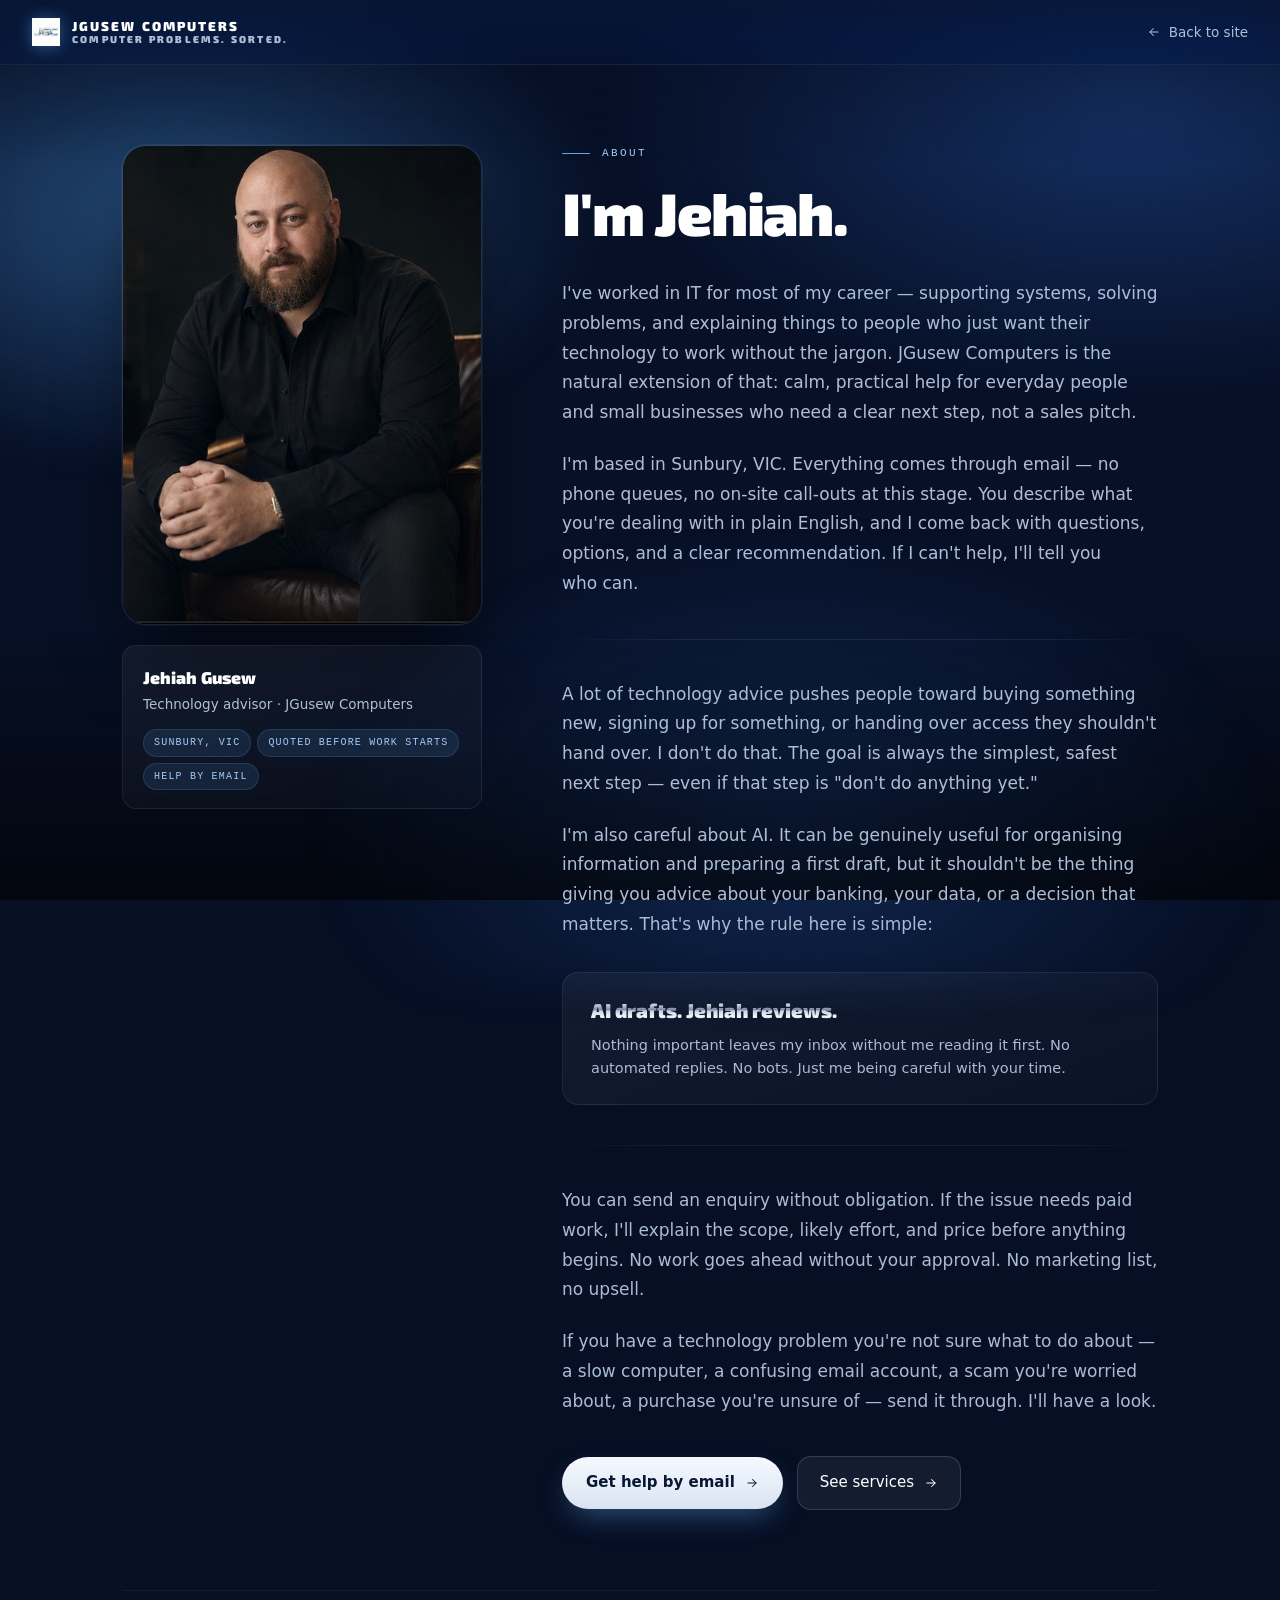
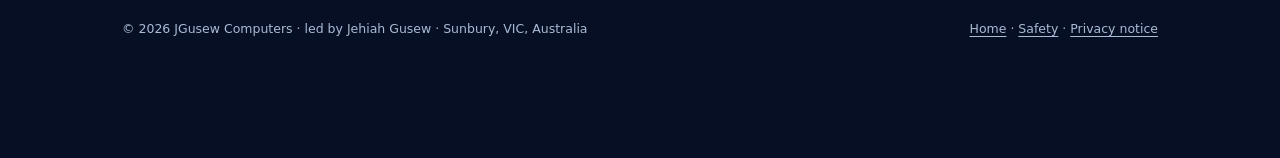
==== commit 9dedf1e2: "Update website pricing copy" ====
--- a/about.html
+++ b/about.html
@@ -231,6 +231,7 @@
   <nav class="doc-nav">
     <div class="inner">
       <a href="index.html" class="brand">
+        <img src="assets/logos/monogram-light.webp" alt="JGC monogram" />
         <div class="txt">
           <span class="name">JGUSEW COMPUTERS</span>
           <span class="tag">Computer problems. Sorted.</span>
@@ -257,7 +258,7 @@
             <div class="role">Technology advisor · JGusew Computers</div>
             <div class="pills">
               <span class="pill">Sunbury, VIC</span>
-              <span class="pill">Free during launch</span>
+              <span class="pill">Quoted before work starts</span>
               <span class="pill">Help by email</span>
             </div>
           </div>
@@ -293,27 +294,29 @@
           </p>
 
           <p>
-            I'm also careful about AI. It can be genuinely useful when the workflow is
-            understood, but it should not be treated as a shortcut around judgement,
-            privacy, or common sense.
+            I'm also careful about AI. It can be genuinely useful for organising
+            information and preparing a first draft, but it shouldn't be the thing
+            giving you advice about your banking, your data, or a decision that
+            matters. That's why the rule here is simple:
           </p>
 
           <div class="pillar-block">
             <div class="rule">
-              <span class="chrome">Understand the problem before automating it.</span>
+              <span class="chrome">AI drafts. Jehiah reviews.</span>
             </div>
             <p>
-              The aim is not to add AI everywhere. The aim is to find the simplest
-              useful system that keeps people safer, clearer, and less buried in admin.
+              Nothing important leaves my inbox without me reading it first.
+              No automated replies. No bots. Just me being careful with your time.
             </p>
           </div>
 
           <div class="doc-divider"></div>
 
           <p>
-            The service is currently free. I'm using this period to refine how it
-            works, gather feedback, and make sure the process is genuinely useful
-            before charging for it. No obligation, no marketing list, no upsell.
+            You can send an enquiry without obligation. If the issue needs paid
+            work, I'll explain the scope, likely effort, and price before anything
+            begins. No work goes ahead without your approval. No marketing list,
+            no upsell.
           </p>
 
           <p>
@@ -337,7 +340,7 @@
       </div>
 
       <div class="doc-foot">
-        <span>© 2026 JGusew Computers · Sunbury, VIC, Australia</span>
+        <span>© 2026 JGusew Computers · led by Jehiah Gusew · Sunbury, VIC, Australia</span>
         <span>
           <a href="index.html">Home</a> ·
           <a href="safety.html">Safety</a> ·
--- a/colors_and_type.css
+++ b/colors_and_type.css
@@ -44,9 +44,6 @@
   --jgc-glow-400: #5fa3e8;
   --jgc-glow-500: #2f7fd6;
   --jgc-glow-600: #1a5fb3;
-  --jgc-teal-300: #9de7dc;
-  --jgc-teal-400: #42d6c8;
-  --jgc-teal-500: #22a99f;
 
   /* Surfaces (light) — pulled from letterhead/proposal cover.
      A breath of cool grey, never bright white-paper. */
@@ -60,8 +57,6 @@
   --jgc-success-bg: #e6f2ec;
   --jgc-warning: #c47a2c;     /* "urgent" amber — warmer than red       */
   --jgc-warning-bg: #faf0e2;
-  --jgc-danger: #d45f5f;
-  --jgc-danger-bg: #f8e8e8;
   --jgc-info: var(--jgc-glow-500);
   --jgc-info-bg: #e6f0fb;
 
@@ -130,7 +125,6 @@
   --jgc-radius-md: 12px;       /* default card                          */
   --jgc-radius-lg: 16px;
   --jgc-radius-xl: 24px;       /* hero surface, large cards             */
-  --jgc-radius-2xl: 32px;
   --jgc-radius-pill: 999px;
 
   /* ---------- Elevation ----------
@@ -154,10 +148,6 @@
   --jgc-shadow-glow:
     0 0 0 1px rgba(95, 163, 232, 0.35),
     0 0 28px -6px rgba(95, 163, 232, 0.45);
-  --jgc-shadow-premium:
-    0 50px 130px -55px rgba(0, 0, 0, 0.70),
-    0 20px 60px -32px rgba(66, 214, 200, 0.24),
-    0 0 0 1px rgba(255, 255, 255, 0.08);
 
   /* ---------- Motion ---------- */
   --jgc-ease-out: cubic-bezier(0.2, 0.7, 0.2, 1);
@@ -169,18 +159,6 @@
   /* ---------- Page-level ---------- */
   --jgc-bg: var(--jgc-surface-1);
   --jgc-bg-elev: var(--jgc-surface-0);
-  --jgc-bg-deep: var(--jgc-navy-950);
-  --jgc-surface-glass: rgba(255, 255, 255, 0.06);
-  --jgc-surface-glass-strong: rgba(255, 255, 255, 0.095);
-  --jgc-border-glass: rgba(255, 255, 255, 0.12);
-  --jgc-border-glow: rgba(95, 163, 232, 0.38);
-  --jgc-glow-soft:
-    0 0 24px rgba(95, 163, 232, 0.24),
-    0 0 54px rgba(66, 214, 200, 0.12);
-  --jgc-section-y: clamp(84px, 9vw, 150px);
-  --jgc-control-bg: rgba(10, 23, 51, 0.58);
-  --jgc-control-border: rgba(255, 255, 255, 0.12);
-  --jgc-control-focus: rgba(95, 163, 232, 0.22);
 }
 
 /* Dark theme — the navy luxury surface (slides, premium covers, hero). */
@@ -212,13 +190,7 @@
   --jgc-link: var(--jgc-glow-300);
   --jgc-success-bg: rgba(47, 143, 96, 0.18);
   --jgc-warning-bg: rgba(196, 122, 44, 0.18);
-  --jgc-danger-bg: rgba(212, 95, 95, 0.16);
   --jgc-info-bg: rgba(95, 163, 232, 0.18);
-  --jgc-surface-glass: rgba(255, 255, 255, 0.06);
-  --jgc-surface-glass-strong: rgba(255, 255, 255, 0.10);
-  --jgc-border-glass: rgba(255, 255, 255, 0.12);
-  --jgc-control-bg: rgba(10, 23, 51, 0.58);
-  --jgc-control-border: rgba(255, 255, 255, 0.12);
 }
 
 /* ============================================================
--- a/premium.css
+++ b/premium.css
@@ -9,10 +9,7 @@
 html { scroll-behavior: smooth; }
 body {
   margin: 0;
-  background:
-    radial-gradient(1200px 700px at 15% -10%, rgba(66, 214, 200, 0.10), transparent 58%),
-    radial-gradient(1000px 600px at 90% 8%, rgba(95, 163, 232, 0.18), transparent 62%),
-    var(--jgc-bg-deep);
+  background: var(--jgc-navy-950);
   color: var(--jgc-fg-on-navy);
   font-family: var(--jgc-font-body);
   overflow-x: hidden;
@@ -39,9 +36,9 @@
   z-index: 0;
   pointer-events: none;
   background:
-    radial-gradient(40% 35% at var(--m1x, 20%) var(--m1y, 28%), rgba(95, 163, 232, 0.36), transparent 70%),
-    radial-gradient(42% 34% at var(--m2x, 82%) var(--m2y, 18%), rgba(66, 214, 200, 0.18), transparent 72%),
-    radial-gradient(45% 40% at var(--m3x, 60%) var(--m3y, 85%), rgba(36, 68, 120, 0.50), transparent 70%);
+    radial-gradient(40% 35% at var(--m1x, 20%) var(--m1y, 28%), rgba(95, 163, 232, 0.45), transparent 70%),
+    radial-gradient(50% 40% at var(--m2x, 82%) var(--m2y, 18%), rgba(60, 110, 200, 0.40), transparent 70%),
+    radial-gradient(45% 40% at var(--m3x, 60%) var(--m3y, 85%), rgba(36, 68, 120, 0.55), transparent 70%);
   filter: blur(20px) saturate(120%);
   animation: meshDrift 24s ease-in-out infinite alternate;
   opacity: 0.85;
@@ -71,31 +68,52 @@
   position: sticky; top: 0; z-index: 50;
   backdrop-filter: blur(18px) saturate(160%);
   -webkit-backdrop-filter: blur(18px) saturate(160%);
-  background: linear-gradient(180deg, rgba(6,15,36,0.78), rgba(10,23,51,0.42));
-  border-bottom: 1px solid var(--jgc-border-glass);
+  background: linear-gradient(180deg, rgba(10,23,51,0.65), rgba(10,23,51,0.35));
+  border-bottom: 1px solid rgba(255,255,255,0.06);
 }
 .nav .inner {
   max-width: 1320px; margin: 0 auto;
   padding: 18px 32px;
   display: flex; align-items: center; gap: 32px;
 }
-.nav .brand { display: flex; align-items: center; cursor: pointer; }
+.nav .brand { display: flex; align-items: center; gap: 12px; cursor: pointer; }
+.nav .brand img { height: 28px; filter: drop-shadow(0 1px 8px rgba(95,163,232,0.45)); }
 .nav .brand .txt {
-  display: flex;
-  flex-direction: column;
-  line-height: 1.02;
-  padding: 2px 0;
+  display: flex; flex-direction: column; line-height: 1.05;
 }
 .nav .brand .name {
   font-family: var(--jgc-font-display);
-  font-size: 14.5px; font-weight: 800;
-  letter-spacing: 0.18em; color: #fff;
+  font-size: 13px; font-weight: 700;
+  letter-spacing: 0.16em; color: #fff;
 }
 .nav .brand .tag {
   font-family: var(--jgc-font-display);
   font-size: 10px; letter-spacing: 0.22em;
   color: var(--jgc-fg-on-navy-2); text-transform: uppercase;
 }
+.nav .stage-pill {
+  margin-left: 18px;
+  font-family: var(--jgc-font-mono);
+  font-size: 10px;
+  padding: 5px 10px;
+  border-radius: 999px;
+  background: rgba(95,163,232,0.14);
+  color: var(--jgc-glow-300);
+  letter-spacing: 0.14em;
+  text-transform: uppercase;
+  display: inline-flex; align-items: center; gap: 6px;
+}
+.nav .stage-pill::before {
+  content: ""; width: 6px; height: 6px; border-radius: 50%;
+  background: var(--jgc-glow-400);
+  box-shadow: 0 0 8px var(--jgc-glow-400);
+  animation: pulse 2.2s ease-in-out infinite;
+}
+@keyframes pulse {
+  0%, 100% { opacity: 0.6; transform: scale(1); }
+  50% { opacity: 1; transform: scale(1.15); }
+}
+
 .nav .menu {
   display: flex; gap: 2px; margin-left: auto; align-items: center;
 }
@@ -152,9 +170,30 @@
 
 .hero-copy { position: relative; z-index: 2; }
 
+.eyebrow-row {
+  display: inline-flex; gap: 10px; align-items: center;
+  padding: 7px 14px 7px 8px;
+  border-radius: 999px;
+  background: rgba(255,255,255,0.05);
+  border: 1px solid rgba(255,255,255,0.08);
+  font-family: var(--jgc-font-display);
+  font-size: 11px; letter-spacing: 0.16em; text-transform: uppercase;
+  color: var(--jgc-fg-on-navy-2);
+  margin-bottom: 36px;
+  backdrop-filter: blur(8px);
+}
+.eyebrow-row .dot {
+  width: 18px; height: 18px; border-radius: 50%;
+  background: radial-gradient(circle at 30% 30%, #fff, var(--jgc-glow-400) 70%, var(--jgc-glow-600));
+  box-shadow: 0 0 12px rgba(95,163,232,0.7), 0 0 0 1px rgba(255,255,255,0.2) inset;
+}
+.eyebrow-row strong {
+  color: #fff; font-weight: 700; letter-spacing: 0.14em;
+}
+
 .hero h1 {
   font-family: var(--jgc-font-display);
-  font-size: clamp(52px, 7vw, 112px);
+  font-size: clamp(56px, 7.4vw, 120px);
   font-weight: 700;
   line-height: 0.96;
   letter-spacing: -0.025em;
@@ -181,7 +220,7 @@
 .hero .lead {
   font-size: 19px; line-height: 1.55;
   color: var(--jgc-fg-on-navy-2);
-  max-width: 640px;
+  max-width: 560px;
   margin-bottom: 28px;
 }
 .hero .quiet {
@@ -194,28 +233,6 @@
 .hero .quiet .l { width: 28px; height: 1px; background: currentColor; opacity: 0.5; }
 
 .hero-actions { display: flex; gap: 14px; align-items: center; flex-wrap: wrap; }
-
-.brand-proof {
-  display: grid;
-  grid-template-columns: repeat(2, minmax(0, 1fr));
-  gap: 8px;
-  max-width: 610px;
-  margin: -12px 0 30px;
-}
-.brand-proof span {
-  min-height: 42px;
-  display: inline-flex;
-  align-items: center;
-  padding: 10px 14px;
-  border-radius: var(--jgc-radius-md);
-  background:
-    linear-gradient(135deg, rgba(255,255,255,0.075), rgba(255,255,255,0.025));
-  border: 1px solid rgba(255,255,255,0.09);
-  color: var(--jgc-fg-on-navy);
-  font-size: 13.5px;
-  font-weight: 600;
-  box-shadow: inset 0 1px 0 rgba(255,255,255,0.07);
-}
 
 .btn {
   font-family: var(--jgc-font-body);
@@ -296,11 +313,10 @@
 
 .stage .orb {
   position: absolute; inset: 12%;
-  border-radius: var(--jgc-radius-2xl);
+  border-radius: 38px;
   background:
-    radial-gradient(60% 50% at 35% 25%, rgba(255,255,255,0.58), transparent 60%),
-    radial-gradient(70% 70% at 72% 18%, rgba(66,214,200,0.24), transparent 68%),
-    radial-gradient(80% 80% at 60% 80%, rgba(36, 68, 120, 0.62), transparent 70%),
+    radial-gradient(60% 50% at 35% 25%, rgba(255,255,255,0.65), transparent 60%),
+    radial-gradient(80% 80% at 60% 80%, rgba(36, 68, 120, 0.6), transparent 70%),
     linear-gradient(180deg, #1a3672 0%, #0a1733 100%);
   box-shadow:
     inset 0 1px 0 rgba(255,255,255,0.35),
@@ -323,124 +339,10 @@
   background: linear-gradient(135deg, rgba(255,255,255,0.18) 0%, transparent 40%);
   pointer-events: none;
 }
-.tech-buddy {
-  position: relative;
-  width: 58%;
-  aspect-ratio: 1;
-  transform: translateZ(42px);
-  display: flex;
-  align-items: center;
-  justify-content: center;
-  filter:
-    drop-shadow(0 16px 26px rgba(0,0,0,0.46))
-    drop-shadow(0 0 34px rgba(95,163,232,0.26));
-  animation: buddyDrift 5.4s ease-in-out infinite;
-}
-.tech-buddy .antenna {
-  position: absolute;
-  top: -8%;
-  width: 2px;
-  height: 18%;
-  border-radius: 999px;
-  background: linear-gradient(180deg, rgba(234,241,251,0.85), rgba(95,163,232,0.2));
-}
-.tech-buddy .antenna::before {
-  content: "";
-  position: absolute;
-  left: 50%;
-  top: -9px;
-  width: 11px;
-  height: 11px;
-  transform: translateX(-50%);
-  border-radius: 50%;
-  background: radial-gradient(circle at 32% 28%, #fff, var(--jgc-glow-300) 54%, var(--jgc-teal-400));
-  box-shadow: 0 0 18px rgba(66,214,200,0.55);
-  animation: antennaPulse 2.8s ease-in-out infinite;
-}
-.tech-buddy .face-screen {
-  position: relative;
-  width: 100%;
-  height: 82%;
-  border-radius: 34% 34% 38% 38%;
-  background:
-    radial-gradient(80% 80% at 34% 20%, rgba(255,255,255,0.22), transparent 56%),
-    radial-gradient(70% 70% at 68% 86%, rgba(66,214,200,0.14), transparent 70%),
-    linear-gradient(160deg, rgba(15,33,72,0.96), rgba(6,15,36,0.98));
-  border: 1px solid rgba(255,255,255,0.18);
-  box-shadow:
-    inset 0 1px 0 rgba(255,255,255,0.18),
-    inset 0 -22px 40px rgba(0,0,0,0.28),
-    0 0 0 8px rgba(255,255,255,0.035),
-    0 0 46px rgba(95,163,232,0.25);
-}
-.tech-buddy .face-screen::before {
-  content: "";
-  position: absolute;
-  inset: 11%;
-  border-radius: 30%;
-  background:
-    linear-gradient(180deg, rgba(95,163,232,0.10), transparent 42%),
-    repeating-linear-gradient(180deg, rgba(255,255,255,0.045) 0 1px, transparent 1px 8px);
-  opacity: 0.45;
-  pointer-events: none;
-}
-.tech-buddy .eye {
-  position: absolute;
-  top: 39%;
-  width: 16%;
-  height: 16%;
-  border-radius: 999px;
-  background:
-    radial-gradient(circle at 34% 30%, #fff 0 18%, var(--jgc-glow-200) 28%, var(--jgc-glow-400) 72%);
-  box-shadow:
-    0 0 14px rgba(95,163,232,0.72),
-    0 0 28px rgba(66,214,200,0.22);
-  transform-origin: center;
-  animation: buddyBlink 5.8s infinite;
-}
-.tech-buddy .eye.left { left: 27%; }
-.tech-buddy .eye.right { right: 27%; }
-.tech-buddy .smile {
-  position: absolute;
-  left: 50%;
-  top: 59%;
-  width: 28%;
-  height: 14%;
-  transform: translateX(-50%);
-  border-bottom: 3px solid rgba(234,241,251,0.88);
-  border-radius: 0 0 999px 999px;
-  filter: drop-shadow(0 0 8px rgba(95,163,232,0.48));
-  transition: width 320ms var(--jgc-ease-out), height 320ms var(--jgc-ease-out), top 320ms var(--jgc-ease-out), transform 320ms var(--jgc-ease-out);
-}
-.tech-buddy.smile .smile {
-  width: 36%;
-  height: 18%;
-}
-.tech-buddy.curious .eye.left {
-  transform: translateY(-4px) scaleY(0.78);
-}
-.tech-buddy.curious .eye.right {
-  transform: translateY(3px) scaleY(1.08);
-}
-.tech-buddy.curious .smile {
-  width: 20%;
-  height: 8%;
-  top: 63%;
-  transform: translateX(-50%) rotate(-3deg);
-}
-@keyframes buddyDrift {
-  0%, 100% { transform: translate3d(0, 0, 42px) rotate(-1deg); }
-  50% { transform: translate3d(0, -8px, 42px) rotate(1.2deg); }
-}
-@keyframes buddyBlink {
-  0%, 7%, 10%, 100% { scale: 1 1; }
-  8.2%, 9% { scale: 1 0.08; }
-  62%, 65%, 68% { scale: 1 1; }
-  66% { scale: 1 0.08; }
-}
-@keyframes antennaPulse {
-  0%, 100% { opacity: 0.72; transform: translateX(-50%) scale(1); }
-  50% { opacity: 1; transform: translateX(-50%) scale(1.14); }
+.stage .orb .monogram {
+  width: 64%; height: auto;
+  filter: drop-shadow(0 6px 20px rgba(0,0,0,0.55)) drop-shadow(0 0 28px rgba(95,163,232,0.45));
+  transform: translateZ(40px);
 }
 
 /* Floating chrome side-icons orbiting the orb */
@@ -495,82 +397,7 @@
 }
 
 /* ----------------------------------------------------------
-   Digital side rails
-   ---------------------------------------------------------- */
-
-.digital-rails {
-  position: fixed;
-  inset: 76px 0 0;
-  pointer-events: none;
-  z-index: 1;
-  overflow: hidden;
-}
-.digital-rails .rail {
-  position: absolute;
-  top: 0;
-  bottom: 0;
-  width: 42px;
-  display: flex;
-  justify-content: center;
-  overflow: hidden;
-  opacity: 0.34;
-  mask-image: linear-gradient(180deg, transparent, #000 14%, #000 86%, transparent);
-}
-.digital-rails .rail.left { left: 18px; }
-.digital-rails .rail.right { right: 18px; }
-.digital-rails .rail::before {
-  content: "";
-  position: absolute;
-  top: 0;
-  bottom: 0;
-  width: 1px;
-  background: linear-gradient(180deg, transparent, rgba(95,163,232,0.48), transparent);
-  box-shadow: 0 0 18px rgba(95,163,232,0.26);
-}
-.digital-rails .rail-track {
-  display: flex;
-  flex-direction: column;
-  gap: 32px;
-  align-items: center;
-  width: max-content;
-  animation: railScroll 42s linear infinite;
-}
-.digital-rails .rail.right .rail-track {
-  animation-direction: reverse;
-}
-.digital-rails .rail-track span {
-  writing-mode: vertical-rl;
-  transform: rotate(180deg);
-  font-family: var(--jgc-font-display);
-  font-size: 11px;
-  font-weight: 700;
-  letter-spacing: 0.18em;
-  text-transform: uppercase;
-  color: rgba(212,232,255,0.72);
-  white-space: nowrap;
-  text-shadow: 0 0 12px rgba(95,163,232,0.22);
-}
-.digital-rails .rail-track span::after {
-  content: "";
-  display: inline-block;
-  width: 6px;
-  height: 6px;
-  margin-block: 18px;
-  border-radius: 50%;
-  background: rgba(159,200,244,0.9);
-  box-shadow: 0 0 10px rgba(159,200,244,0.72);
-}
-@keyframes railScroll {
-  from { transform: translateY(0); }
-  to { transform: translateY(-50%); }
-}
-
-@media (max-width: 1280px) {
-  .digital-rails { display: none; }
-}
-
-/* ----------------------------------------------------------
-   Explainer
+   Service marquee
    ---------------------------------------------------------- */
 
 .explainer {
@@ -584,11 +411,11 @@
   grid-template-columns: repeat(3, 1fr);
   gap: 16px;
   padding: 24px;
-  border-radius: var(--jgc-radius-xl);
-  background: linear-gradient(160deg, rgba(255,255,255,0.065), rgba(255,255,255,0.018));
-  border: 1px solid var(--jgc-border-glass);
+  border-radius: 24px;
+  background: linear-gradient(160deg, rgba(255,255,255,0.05), rgba(255,255,255,0.015));
+  border: 1px solid rgba(255,255,255,0.08);
   backdrop-filter: blur(24px);
-  box-shadow: var(--jgc-shadow-premium);
+  box-shadow: 0 30px 80px -30px rgba(0,0,0,0.5);
 }
 .explainer .ex {
   padding: 20px 22px;
@@ -608,7 +435,7 @@
   color: var(--jgc-glow-300);
   font-weight: 600;
 }
-.explainer .ex h2 {
+.explainer .ex h4 {
   font-family: var(--jgc-font-display);
   font-size: 15px; font-weight: 600;
   color: #fff; margin: 0;
@@ -657,6 +484,38 @@
   font-size: 14px; color: #fff;
   margin-top: 18px; opacity: 0.85;
   letter-spacing: 0.04em;
+}
+
+.marquee {
+  border-top: 1px solid rgba(255,255,255,0.06);
+  border-bottom: 1px solid rgba(255,255,255,0.06);
+  padding: 22px 0;
+  overflow: hidden;
+  background: rgba(6, 15, 36, 0.4);
+  backdrop-filter: blur(10px);
+  position: relative;
+}
+.marquee .track {
+  display: flex; gap: 48px;
+  animation: marquee 40s linear infinite;
+  width: max-content;
+}
+.marquee .item {
+  display: inline-flex; gap: 18px; align-items: center;
+  font-family: var(--jgc-font-display);
+  font-size: 22px; font-weight: 500;
+  letter-spacing: -0.005em;
+  color: var(--jgc-fg-on-navy-2);
+  white-space: nowrap;
+}
+.marquee .item .sep {
+  width: 8px; height: 8px; border-radius: 50%;
+  background: linear-gradient(135deg, #fff, var(--jgc-glow-400));
+  box-shadow: 0 0 8px rgba(95,163,232,0.5);
+}
+@keyframes marquee {
+  from { transform: translateX(0); }
+  to { transform: translateX(-50%); }
 }
 
 /* ----------------------------------------------------------
@@ -711,12 +570,10 @@
 }
 .bento-card {
   position: relative;
-  border-radius: var(--jgc-radius-xl);
+  border-radius: 24px;
   padding: 28px 28px 26px;
-  background:
-    linear-gradient(150deg, rgba(255,255,255,0.075), rgba(255,255,255,0.02)),
-    radial-gradient(70% 70% at 110% -10%, rgba(66,214,200,0.08), transparent 65%);
-  border: 1px solid var(--jgc-border-glass);
+  background: linear-gradient(160deg, rgba(255,255,255,0.06), rgba(255,255,255,0.02));
+  border: 1px solid rgba(255,255,255,0.08);
   backdrop-filter: blur(20px) saturate(140%);
   display: flex; flex-direction: column; gap: 14px;
   overflow: hidden;
@@ -738,25 +595,13 @@
 .bento-card .ico {
   width: 56px; height: 56px;
   border-radius: 14px;
-  background:
-    radial-gradient(circle at 30% 20%, rgba(255,255,255,0.14), transparent 58%),
-    linear-gradient(160deg, rgba(95,163,232,0.13), rgba(255,255,255,0.025));
-  border: 1px solid rgba(212,232,255,0.12);
+  background: linear-gradient(160deg, rgba(255,255,255,0.10), rgba(255,255,255,0.02));
+  border: 1px solid rgba(255,255,255,0.08);
   display: flex; align-items: center; justify-content: center;
   padding: 8px;
   transform: translateZ(20px);
-  box-shadow:
-    inset 0 1px 0 rgba(255,255,255,0.10),
-    0 18px 36px -28px rgba(95,163,232,0.58);
-}
-.bento-card .ico img {
-  width: 100%;
-  height: 100%;
-  object-fit: contain;
-  filter:
-    drop-shadow(0 5px 12px rgba(0,0,0,0.38))
-    drop-shadow(0 0 12px rgba(212,232,255,0.18));
-}
+}
+.bento-card .ico img { width: 100%; height: 100%; object-fit: contain; filter: drop-shadow(0 6px 14px rgba(0,0,0,0.4)); }
 .bento-card h3 {
   font-family: var(--jgc-font-display);
   font-size: 22px; font-weight: 600;
@@ -799,187 +644,49 @@
 
 .how {
   position: relative;
-  padding: 96px 32px 110px;
+  padding: 140px 32px;
 }
 .how .container { max-width: 1320px; margin: 0 auto; }
 .how .grid {
-  display: grid; grid-template-columns: 1fr 0.92fr; gap: 72px;
+  display: grid; grid-template-columns: 1fr 1fr; gap: 80px;
   align-items: start;
 }
 .how .stick {
-  position: sticky; top: 96px;
+  position: sticky; top: 120px;
 }
 .how .stick-card {
-  border-radius: 28px;
+  border-radius: 32px;
   background: linear-gradient(160deg, rgba(255,255,255,0.06), rgba(255,255,255,0.02));
   border: 1px solid rgba(255,255,255,0.10);
   backdrop-filter: blur(24px);
-  padding: 36px;
-  aspect-ratio: 1.05;
+  padding: 48px;
+  aspect-ratio: 1;
   display: flex; align-items: center; justify-content: center;
   position: relative;
   overflow: hidden;
 }
+.how .stick-card .icon-host {
+  position: relative;
+  width: 70%; aspect-ratio: 1;
+  display: flex; align-items: center; justify-content: center;
+}
+.how .stick-card .icon-host img {
+  width: 100%; height: 100%; object-fit: contain;
+  filter: drop-shadow(0 12px 36px rgba(0,0,0,0.5)) drop-shadow(0 0 40px rgba(95,163,232,0.35));
+  transition: opacity 480ms var(--jgc-ease-out), transform 480ms var(--jgc-ease-out);
+  position: absolute; inset: 0;
+}
+.how .stick-card .icon-host img.fade { opacity: 0; transform: scale(0.85); }
 .how .stick-card .stepnum {
-  position: absolute; top: 26px; left: 30px;
+  position: absolute; top: 32px; left: 36px;
   font-family: var(--jgc-font-mono);
   font-size: 13px; letter-spacing: 0.22em;
   color: var(--jgc-glow-300); text-transform: uppercase;
 }
 
-.step-scene {
-  position: relative;
-  width: min(68%, 330px);
-  aspect-ratio: 1;
-  display: grid;
-  place-items: center;
-  margin: auto;
-  isolation: isolate;
-  animation: miniBob 3.8s ease-in-out infinite;
-}
-.step-scene::before {
-  content: "";
-  position: absolute;
-  inset: 8%;
-  border-radius: 36%;
-  background:
-    radial-gradient(circle at 32% 24%, rgba(255,255,255,0.16), transparent 52%),
-    radial-gradient(circle at 72% 78%, rgba(66,214,200,0.12), transparent 62%),
-    linear-gradient(150deg, rgba(95,163,232,0.13), rgba(255,255,255,0.026));
-  border: 1px solid rgba(212,232,255,0.12);
-  box-shadow:
-    inset 0 1px 0 rgba(255,255,255,0.10),
-    0 34px 80px -58px rgba(95,163,232,0.70);
-  animation: sceneBreathe 4.8s ease-in-out infinite;
-  z-index: -2;
-}
-.buddy-mini {
-  position: relative;
-  width: 38%;
-  aspect-ratio: 1;
-  border-radius: 34% 34% 38% 38%;
-  background:
-    radial-gradient(circle at 34% 22%, rgba(255,255,255,0.24), transparent 54%),
-    linear-gradient(160deg, rgba(15,33,72,0.98), rgba(6,15,36,0.98));
-  border: 1px solid rgba(212,232,255,0.20);
-  box-shadow:
-    inset 0 1px 0 rgba(255,255,255,0.14),
-    0 0 0 8px rgba(255,255,255,0.035),
-    0 22px 38px -28px rgba(0,0,0,0.85),
-    0 0 38px rgba(95,163,232,0.23);
-  transition: transform 360ms var(--jgc-ease-out);
-}
-.mini-eye {
-  position: absolute;
-  top: 38%;
-  width: 16%;
-  height: 16%;
-  border-radius: 50%;
-  background: radial-gradient(circle at 35% 30%, #fff 0 16%, #d4e8ff 28%, #5fa3e8 75%);
-  box-shadow: 0 0 12px rgba(95,163,232,0.65);
-  animation: miniBlink 5.2s infinite;
-}
-.mini-eye.left { left: 28%; }
-.mini-eye.right { right: 28%; }
-.mini-smile {
-  position: absolute;
-  left: 50%;
-  top: 60%;
-  width: 28%;
-  height: 12%;
-  transform: translateX(-50%);
-  border-bottom: 2px solid rgba(234,241,251,0.9);
-  border-radius: 0 0 999px 999px;
-}
-.scene-orbit {
-  position: absolute;
-  inset: 5%;
-  border-radius: 50%;
-  border: 1px dashed rgba(212,232,255,0.14);
-  animation: sceneSpin 18s linear infinite;
-  z-index: -1;
-}
-.scene-status {
-  position: absolute;
-  bottom: 16%;
-  width: 34%;
-  height: 5px;
-  border-radius: 999px;
-  background: linear-gradient(90deg, transparent, rgba(212,232,255,0.86), transparent);
-  box-shadow: 0 0 16px rgba(95,163,232,0.36);
-  animation: statusSweep 3.8s ease-in-out infinite;
-}
-
-.step-scene.point-0 .buddy-mini {
-  transform: translate(-4%, -8%) rotate(-3deg);
-}
-.step-scene.point-0 .mini-eye.left,
-.step-scene.point-0 .mini-eye.right {
-  translate: -2px -2px;
-}
-.step-scene.point-1 .buddy-mini {
-  transform: translate(-5%, -2%) rotate(-4deg);
-}
-.step-scene.point-1 .mini-eye.left,
-.step-scene.point-1 .mini-eye.right {
-  translate: -3px 0;
-}
-.step-scene.point-2 .buddy-mini {
-  transform: translate(-4%, 2%) rotate(-2deg);
-}
-.step-scene.point-2 .mini-eye.left,
-.step-scene.point-2 .mini-eye.right {
-  translate: -2px 1px;
-}
-.step-scene.point-3 .buddy-mini {
-  transform: translate(1%, 4%) rotate(2deg);
-}
-.step-scene.point-3 .mini-eye.left,
-.step-scene.point-3 .mini-eye.right {
-  translate: 1px 2px;
-}
-.step-scene.point-4 .buddy-mini {
-  transform: translate(4%, 7%) rotate(3deg);
-}
-.step-scene.point-4 .mini-eye.left,
-.step-scene.point-4 .mini-eye.right {
-  translate: 2px 3px;
-}
-
-.step-scene.reply .mini-smile {
-  width: 36%;
-  height: 16%;
-}
-.step-scene.next .buddy-mini {
-  animation: miniNod 4.6s ease-in-out infinite;
-}
-@keyframes sceneBreathe {
-  0%, 100% { transform: scale(0.98); opacity: 0.84; }
-  50% { transform: scale(1.02); opacity: 1; }
-}
-@keyframes miniBob {
-  0%, 100% { translate: 0 0; }
-  50% { translate: 0 -8px; }
-}
-@keyframes miniNod {
-  0%, 82%, 100% { scale: 1 1; }
-  88% { scale: 1.04 0.94; }
-}
-@keyframes miniBlink {
-  0%, 8%, 11%, 100% { scale: 1 1; }
-  9.2%, 10% { scale: 1 0.08; }
-  66%, 69%, 72% { scale: 1 1; }
-  70% { scale: 1 0.08; }
-}
-@keyframes sceneSpin { to { transform: rotate(360deg); } }
-@keyframes statusSweep {
-  0%, 100% { opacity: 0.42; transform: translateX(-10px) scaleX(0.78); }
-  50% { opacity: 1; transform: translateX(10px) scaleX(1.05); }
-}
-
-.how .steps { display: flex; flex-direction: column; gap: 12px; }
+.how .steps { display: flex; flex-direction: column; gap: 36px; }
 .how .step {
-  padding: 18px 0 20px;
+  padding: 28px 0;
   border-top: 1px solid rgba(255,255,255,0.10);
   opacity: 0.45;
   transition: opacity 360ms;
@@ -989,16 +696,16 @@
   font-family: var(--jgc-font-mono);
   font-size: 12px; letter-spacing: 0.22em;
   color: var(--jgc-glow-300); text-transform: uppercase;
-  margin-bottom: 8px;
+  margin-bottom: 10px;
 }
 .how .step h3 {
   font-family: var(--jgc-font-display);
-  font-size: clamp(24px, 2.2vw, 31px); font-weight: 600;
-  color: #fff; margin: 0 0 8px;
+  font-size: 36px; font-weight: 600;
+  color: #fff; margin: 0 0 12px;
   letter-spacing: -0.01em;
 }
 .how .step p {
-  font-size: 14.5px; line-height: 1.5;
+  font-size: 16px; line-height: 1.55;
   color: var(--jgc-fg-on-navy-2); margin: 0;
   max-width: 480px;
 }
@@ -1072,7 +779,6 @@
   width: 200px; height: 200px;
   filter: drop-shadow(0 12px 32px rgba(0,0,0,0.5)) drop-shadow(0 0 32px rgba(196,122,44,0.25));
 }
-.safety-band h2,
 .safety-band h3 {
   font-family: var(--jgc-font-display);
   font-size: 26px; color: #fff;
@@ -1097,7 +803,7 @@
 .contact { padding: 100px 32px 160px; }
 .contact .container { max-width: 1320px; margin: 0 auto; }
 .contact .grid {
-  display: grid; grid-template-columns: 0.88fr 1.12fr; gap: 64px;
+  display: grid; grid-template-columns: 1fr 1.05fr; gap: 80px;
   align-items: start;
 }
 .contact .copy h2 {
@@ -1110,7 +816,7 @@
 .contact .copy p {
   font-size: 17px; line-height: 1.6;
   color: var(--jgc-fg-on-navy-2);
-  max-width: 540px;
+  max-width: 460px;
 }
 .contact .copy .facts { display: flex; flex-direction: column; gap: 12px; margin: 32px 0 0; }
 .contact .copy .fact {
@@ -1130,146 +836,15 @@
   letter-spacing: 0.04em;
 }
 
-.intake-side-panel {
-  margin-top: 34px;
-  padding: 24px;
-  border-radius: var(--jgc-radius-xl);
-  background:
-    radial-gradient(90% 80% at 100% 0%, rgba(66,214,200,0.12), transparent 68%),
-    linear-gradient(150deg, rgba(255,255,255,0.07), rgba(255,255,255,0.025));
-  border: 1px solid var(--jgc-border-glass);
-  box-shadow: var(--jgc-shadow-premium);
-  max-width: 540px;
-}
-.intake-side-panel .panel-kicker {
-  display: block;
-  font-family: var(--jgc-font-mono);
-  font-size: 10.5px;
-  letter-spacing: 0.18em;
-  text-transform: uppercase;
-  color: var(--jgc-teal-300);
-  margin-bottom: 8px;
-}
-.intake-side-panel strong {
-  display: block;
-  color: #fff;
-  font-family: var(--jgc-font-display);
-  font-size: 20px;
-  line-height: 1.25;
-  margin-bottom: 16px;
-}
-.intake-side-panel ol {
-  margin: 0;
-  padding: 0;
-  list-style: none;
-  display: grid;
-  gap: 9px;
-  counter-reset: intake;
-}
-.intake-side-panel li {
-  counter-increment: intake;
-  display: grid;
-  grid-template-columns: 26px 1fr;
-  gap: 10px;
-  color: var(--jgc-fg-on-navy-2);
-  font-size: 14px;
-  line-height: 1.45;
-}
-.intake-side-panel li::before {
-  content: counter(intake);
-  width: 24px;
-  height: 24px;
-  border-radius: 50%;
-  display: inline-flex;
-  align-items: center;
-  justify-content: center;
-  background: rgba(95,163,232,0.14);
-  color: var(--jgc-glow-300);
-  font-family: var(--jgc-font-mono);
-  font-size: 11px;
-  box-shadow: inset 0 0 0 1px rgba(95,163,232,0.24);
-}
-.intake-side-panel p {
-  margin: 18px 0 0;
-  padding-top: 16px;
-  border-top: 1px solid rgba(255,255,255,0.08);
-  font-size: 13px;
-  line-height: 1.55;
-  color: #f0c896;
-}
-
 .glass-form {
-  position: relative;
-  padding: 38px;
-  border-radius: var(--jgc-radius-2xl);
-  background:
-    radial-gradient(70% 45% at 18% -8%, rgba(95,163,232,0.16), transparent 72%),
-    radial-gradient(78% 58% at 100% 8%, rgba(66,214,200,0.12), transparent 72%),
-    linear-gradient(160deg, rgba(255,255,255,0.082), rgba(255,255,255,0.024));
-  border: 1px solid var(--jgc-border-glass);
+  padding: 40px;
+  border-radius: 28px;
+  background: linear-gradient(160deg, rgba(255,255,255,0.07), rgba(255,255,255,0.02));
+  border: 1px solid rgba(255,255,255,0.12);
   backdrop-filter: blur(24px);
   display: flex; flex-direction: column; gap: 18px;
-  box-shadow: var(--jgc-shadow-premium);
-  overflow: hidden;
-}
-.glass-form::before {
-  content: "";
-  position: absolute;
-  inset: 0;
-  border-radius: inherit;
-  padding: 1px;
-  background: linear-gradient(135deg, rgba(255,255,255,0.34), rgba(95,163,232,0.18), rgba(66,214,200,0.24), rgba(255,255,255,0.04));
-  mask: linear-gradient(#000 0 0) content-box, linear-gradient(#000 0 0);
-  mask-composite: exclude;
-  pointer-events: none;
-}
-.form-topline {
-  display: flex;
-  justify-content: space-between;
-  align-items: start;
-  gap: 18px;
-  padding-bottom: 18px;
-  border-bottom: 1px solid rgba(255,255,255,0.08);
-}
-.form-kicker {
-  display: block;
-  font-family: var(--jgc-font-mono);
-  font-size: 10.5px;
-  letter-spacing: 0.18em;
-  text-transform: uppercase;
-  color: var(--jgc-teal-300);
-  margin-bottom: 8px;
-}
-.form-topline h3 {
-  margin: 0;
-  color: #fff;
-  font-family: var(--jgc-font-display);
-  font-size: 28px;
-  line-height: 1.1;
-}
-.secure-chip {
-  flex: 0 0 auto;
-  display: inline-flex;
-  align-items: center;
-  min-height: 30px;
-  padding: 7px 11px;
-  border-radius: var(--jgc-radius-pill);
-  background: rgba(47,143,96,0.14);
-  color: #a9f0c9;
-  border: 1px solid rgba(47,143,96,0.24);
-  font-family: var(--jgc-font-mono);
-  font-size: 10.5px;
-  letter-spacing: 0.12em;
-  text-transform: uppercase;
-}
-.form-helper,
-.helper-line {
-  font-size: 13.5px;
-  line-height: 1.55;
-  color: var(--jgc-fg-on-navy-2);
-  margin: -4px 0 0;
-}
-.helper-line { font-size: 12.5px; margin: 0; }
+  box-shadow: 0 60px 140px -50px rgba(0,0,0,0.6);
+}
 .glass-form .row { display: grid; grid-template-columns: 1fr 1fr; gap: 14px; }
 .glass-form .field { display: flex; flex-direction: column; gap: 8px; }
 .glass-form .field label {
@@ -1277,78 +852,29 @@
   font-size: 11px; letter-spacing: 0.16em; text-transform: uppercase;
   color: var(--jgc-fg-on-navy-2); font-weight: 600;
 }
-.glass-form input,
-.glass-form textarea,
-.glass-form select {
+.glass-form input, .glass-form textarea {
   font-family: var(--jgc-font-body);
   font-size: 15px;
   padding: 14px 16px;
-  border-radius: var(--jgc-radius-md);
-  background: var(--jgc-control-bg);
-  border: 1px solid var(--jgc-control-border);
+  border-radius: 12px;
+  background: rgba(10, 23, 51, 0.55);
+  border: 1px solid rgba(255,255,255,0.10);
   color: #fff;
   outline: 0;
   transition: border-color 240ms, box-shadow 240ms, background 240ms;
 }
-.glass-form select {
-  appearance: none;
-  cursor: pointer;
-  color: var(--jgc-fg-on-navy-2);
-  background-image: url("data:image/svg+xml,%3Csvg xmlns='http://www.w3.org/2000/svg' width='12' height='12' viewBox='0 0 24 24' fill='none' stroke='%238ca3c0' stroke-width='2'%3E%3Cpath d='M6 9l6 6 6-6'/%3E%3C/svg%3E");
-  background-repeat: no-repeat;
-  background-position: right 14px center;
-  padding-right: 42px;
-}
-.glass-form select.has-value { color: #fff; }
-.glass-form option {
-  color: var(--jgc-navy-900);
-  background: #fff;
-}
 .glass-form input::placeholder, .glass-form textarea::placeholder {
   color: rgba(170, 187, 213, 0.55);
 }
-.glass-form input:focus,
-.glass-form textarea:focus,
-.glass-form select:focus {
+.glass-form input:focus, .glass-form textarea:focus {
   border-color: var(--jgc-glow-400);
-  box-shadow: 0 0 0 4px var(--jgc-control-focus), var(--jgc-glow-soft);
+  box-shadow: 0 0 0 4px rgba(95,163,232,0.18);
   background: rgba(10, 23, 51, 0.75);
 }
 .glass-form textarea { resize: vertical; min-height: 130px; }
-.pill-group {
-  display: flex;
-  gap: 8px;
-  margin-top: 2px;
-  flex-wrap: wrap;
-}
-.pill-option {
-  flex: 1 1 auto;
-  min-height: 44px;
-  padding: 10px 14px;
-  border-radius: var(--jgc-radius-md);
-  font-size: 13.5px;
-  font-weight: 500;
-  cursor: pointer;
-  background: rgba(255,255,255,0.045);
-  border: 1px solid rgba(255,255,255,0.10);
-  color: var(--jgc-fg-on-navy-2);
-  transition: background 180ms, border-color 180ms, color 180ms, transform 180ms;
-}
-.pill-option:hover {
-  transform: translateY(-1px);
-  color: #fff;
-  border-color: rgba(95,163,232,0.26);
-}
-.pill-option.active {
-  font-weight: 700;
-  background: linear-gradient(135deg, rgba(95,163,232,0.20), rgba(66,214,200,0.12));
-  border-color: rgba(95,163,232,0.48);
-  color: var(--jgc-glow-200);
-  box-shadow: inset 0 1px 0 rgba(255,255,255,0.10);
-}
 .glass-form .submit {
   display: flex; justify-content: space-between; align-items: center;
-  margin-top: 12px; gap: 16px; flex-wrap: wrap;
+  margin-top: 6px; gap: 16px; flex-wrap: wrap;
 }
 .glass-form .submit .note { font-size: 12.5px; color: var(--jgc-fg-on-navy-2); }
 .glass-form .submit .note a { color: #fff; text-decoration: underline; text-underline-offset: 3px; }
@@ -1361,48 +887,6 @@
   font-size: 12.5px; color: #f0c896; line-height: 1.5;
 }
 .glass-form .donot strong { color: #fff; }
-.consent-row {
-  display: flex;
-  gap: 12px;
-  align-items: flex-start;
-  cursor: pointer;
-  margin-top: 4px;
-  padding: 14px;
-  border-radius: var(--jgc-radius-md);
-  background: rgba(255,255,255,0.035);
-  border: 1px solid rgba(255,255,255,0.075);
-}
-.consent-row input {
-  margin-top: 3px;
-  flex-shrink: 0;
-  accent-color: var(--jgc-glow-400);
-  width: 18px;
-  height: 18px;
-  padding: 0;
-  border-radius: 4px;
-}
-.consent-row span {
-  font-size: 13.5px;
-  color: var(--jgc-fg-on-navy-2);
-  line-height: 1.55;
-}
-.form-state {
-  margin-top: 2px;
-  padding: 13px 16px;
-  border-radius: var(--jgc-radius-md);
-  font-size: 13.5px;
-  line-height: 1.5;
-}
-.form-state.success {
-  background: rgba(47,143,96,0.12);
-  border: 1px solid rgba(47,143,96,0.30);
-  color: #bceccd;
-}
-.form-state.error {
-  background: rgba(196,122,44,0.10);
-  border: 1px solid rgba(196,122,44,0.30);
-  color: #f0c896;
-}
 
 /* ----------------------------------------------------------
    Footer
@@ -1429,7 +913,6 @@
   background: rgba(255,255,255,0.06); color: #fff;
   letter-spacing: 0.12em; text-transform: uppercase;
 }
-.foot h3,
 .foot h5 {
   font-family: var(--jgc-font-display);
   font-size: 11px; letter-spacing: 0.22em;
@@ -1450,147 +933,6 @@
   flex-wrap: wrap; gap: 16px;
 }
 .foot .legal .mono { font-family: var(--jgc-font-mono); letter-spacing: 0.04em; }
-
-/* ----------------------------------------------------------
-   Static document and service pages
-   ---------------------------------------------------------- */
-
-body:has(.doc-wrap),
-body:has(.about-wrap) {
-  background:
-    radial-gradient(900px 520px at 12% 0%, rgba(66,214,200,0.10), transparent 65%),
-    radial-gradient(920px 620px at 86% 14%, rgba(95,163,232,0.16), transparent 68%),
-    var(--jgc-bg-deep);
-}
-
-body .doc-nav {
-  background: linear-gradient(180deg, rgba(6,15,36,0.78), rgba(10,23,51,0.42));
-  border-bottom: 1px solid var(--jgc-border-glass);
-}
-
-body .doc-nav .brand {
-  gap: 0 !important;
-}
-
-body .doc-nav .brand .tag {
-  color: var(--jgc-fg-on-navy-2);
-}
-
-body .doc-nav .brand .name {
-  font-size: 14.5px !important;
-  font-weight: 800 !important;
-  letter-spacing: 0.18em !important;
-}
-
-body .doc-nav .brand .txt {
-  padding: 2px 0 !important;
-}
-
-body .doc-wrap,
-body .about-wrap {
-  isolation: isolate;
-}
-
-body .doc-wrap::before,
-body .about-wrap::before {
-  content: "";
-  position: fixed;
-  inset: 92px clamp(20px, 5vw, 76px) auto auto;
-  width: min(42vw, 560px);
-  height: min(42vw, 560px);
-  border-radius: 32px;
-  background:
-    linear-gradient(135deg, rgba(255,255,255,0.07), rgba(255,255,255,0.015)),
-    radial-gradient(70% 70% at 24% 18%, rgba(95,163,232,0.18), transparent 64%),
-    radial-gradient(60% 60% at 74% 80%, rgba(66,214,200,0.10), transparent 72%);
-  border: 1px solid rgba(255,255,255,0.055);
-  box-shadow: var(--jgc-shadow-premium);
-  transform: rotate(8deg);
-  z-index: -1;
-  pointer-events: none;
-  opacity: 0.72;
-}
-
-body .doc-eyebrow,
-body .about-eyebrow {
-  color: var(--jgc-teal-300);
-}
-
-body .doc-intro {
-  padding: 22px 0 36px;
-  border-bottom: 1px solid rgba(255,255,255,0.10);
-}
-
-body .doc-section {
-  padding: 24px 0;
-  margin-bottom: 20px;
-}
-
-body .doc-section h2 {
-  color: #fff;
-}
-
-body .notice-box,
-body .pillar-block,
-body .photo-caption {
-  background:
-    radial-gradient(80% 80% at 100% 0%, rgba(66,214,200,0.10), transparent 70%),
-    linear-gradient(150deg, rgba(255,255,255,0.072), rgba(255,255,255,0.024));
-  border: 1px solid var(--jgc-border-glass);
-  box-shadow: 0 24px 72px -48px rgba(0,0,0,0.78);
-}
-
-body .doc-cta {
-  position: relative;
-  overflow: hidden;
-  background:
-    radial-gradient(80% 80% at 100% 0%, rgba(95,163,232,0.18), transparent 70%),
-    radial-gradient(70% 80% at 0% 100%, rgba(66,214,200,0.09), transparent 72%),
-    linear-gradient(150deg, rgba(255,255,255,0.082), rgba(255,255,255,0.024));
-  border: 1px solid var(--jgc-border-glass);
-  box-shadow: var(--jgc-shadow-premium);
-}
-
-body .doc-cta::after {
-  content: "";
-  position: absolute;
-  inset: 0;
-  background: linear-gradient(120deg, rgba(255,255,255,0.10), transparent 32%, transparent 68%, rgba(66,214,200,0.06));
-  pointer-events: none;
-}
-
-body .doc-cta > *,
-body .cta-row {
-  position: relative;
-  z-index: 1;
-}
-
-body .doc-foot {
-  border-top: 1px solid rgba(255,255,255,0.08);
-}
-
-body .photo-frame {
-  position: relative;
-  border-color: var(--jgc-border-glass);
-  box-shadow: var(--jgc-shadow-premium);
-}
-
-body .photo-frame::after {
-  content: "";
-  position: absolute;
-  inset: 0;
-  background:
-    linear-gradient(180deg, transparent 45%, rgba(6,15,36,0.22) 100%),
-    radial-gradient(80% 55% at 50% 0%, rgba(95,163,232,0.12), transparent 70%);
-  pointer-events: none;
-}
-
-@media (max-width: 760px) {
-  body .doc-wrap::before,
-  body .about-wrap::before {
-    display: none;
-  }
-}
 
 /* ----------------------------------------------------------
    Reveal animation
@@ -1625,12 +967,8 @@
 @media (max-width: 640px) {
   .section { padding: 80px 24px; }
   .hero { padding: 60px 24px 80px; }
-  .brand-proof { grid-template-columns: 1fr; }
   .hero-strip { position: static; margin: 32px 0 0; }
-  .glass-form { padding: 24px; border-radius: 24px; }
-  .glass-form .row { grid-template-columns: 1fr; }
-  .form-topline { flex-direction: column; }
-  .secure-chip { align-self: flex-start; }
+  .nav .stage-pill { display: none; }
 }
 
 /* Respect users who prefer reduced motion. Calm by default. */
@@ -1640,7 +978,7 @@
     animation-iteration-count: 1 !important;
     transition-duration: 0.001ms !important;
   }
-  .mesh, .digital-rails .rail-track, .stage .ring, .stage .ring-lines, .stage .satellite { animation: none !important; }
+  .mesh, .marquee .track, .stage .ring, .stage .ring-lines, .stage .satellite { animation: none !important; }
   .stage .orb { transform: none !important; }
   html { scroll-behavior: auto; }
 }
@@ -1709,8 +1047,5 @@
     margin-left: 0; margin-top: 10px;
     width: 100%; justify-content: center; border-radius: 10px;
   }
-}
-
-@media (max-width: 640px) {
-  body .doc-nav .brand .name { font-size: 12.5px !important; }
-}
+  .nav .stage-pill { display: none; }
+}
